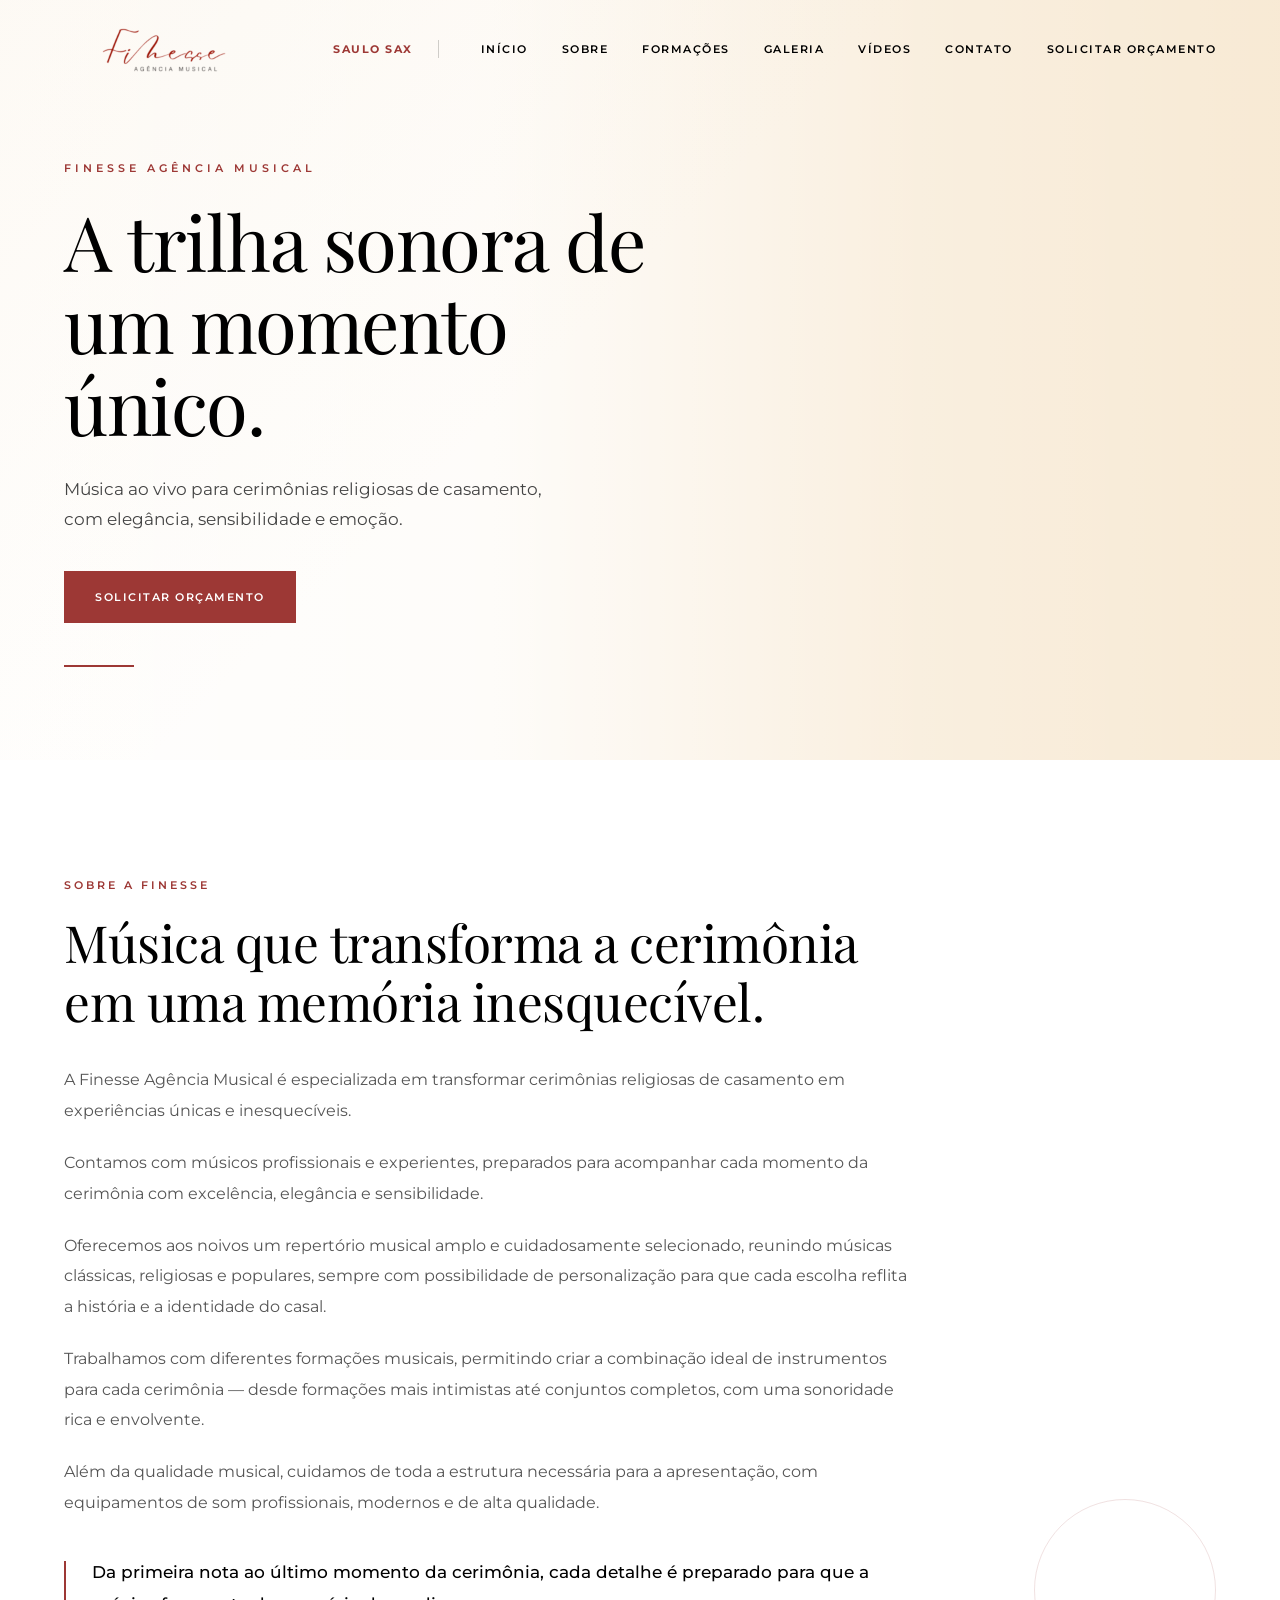
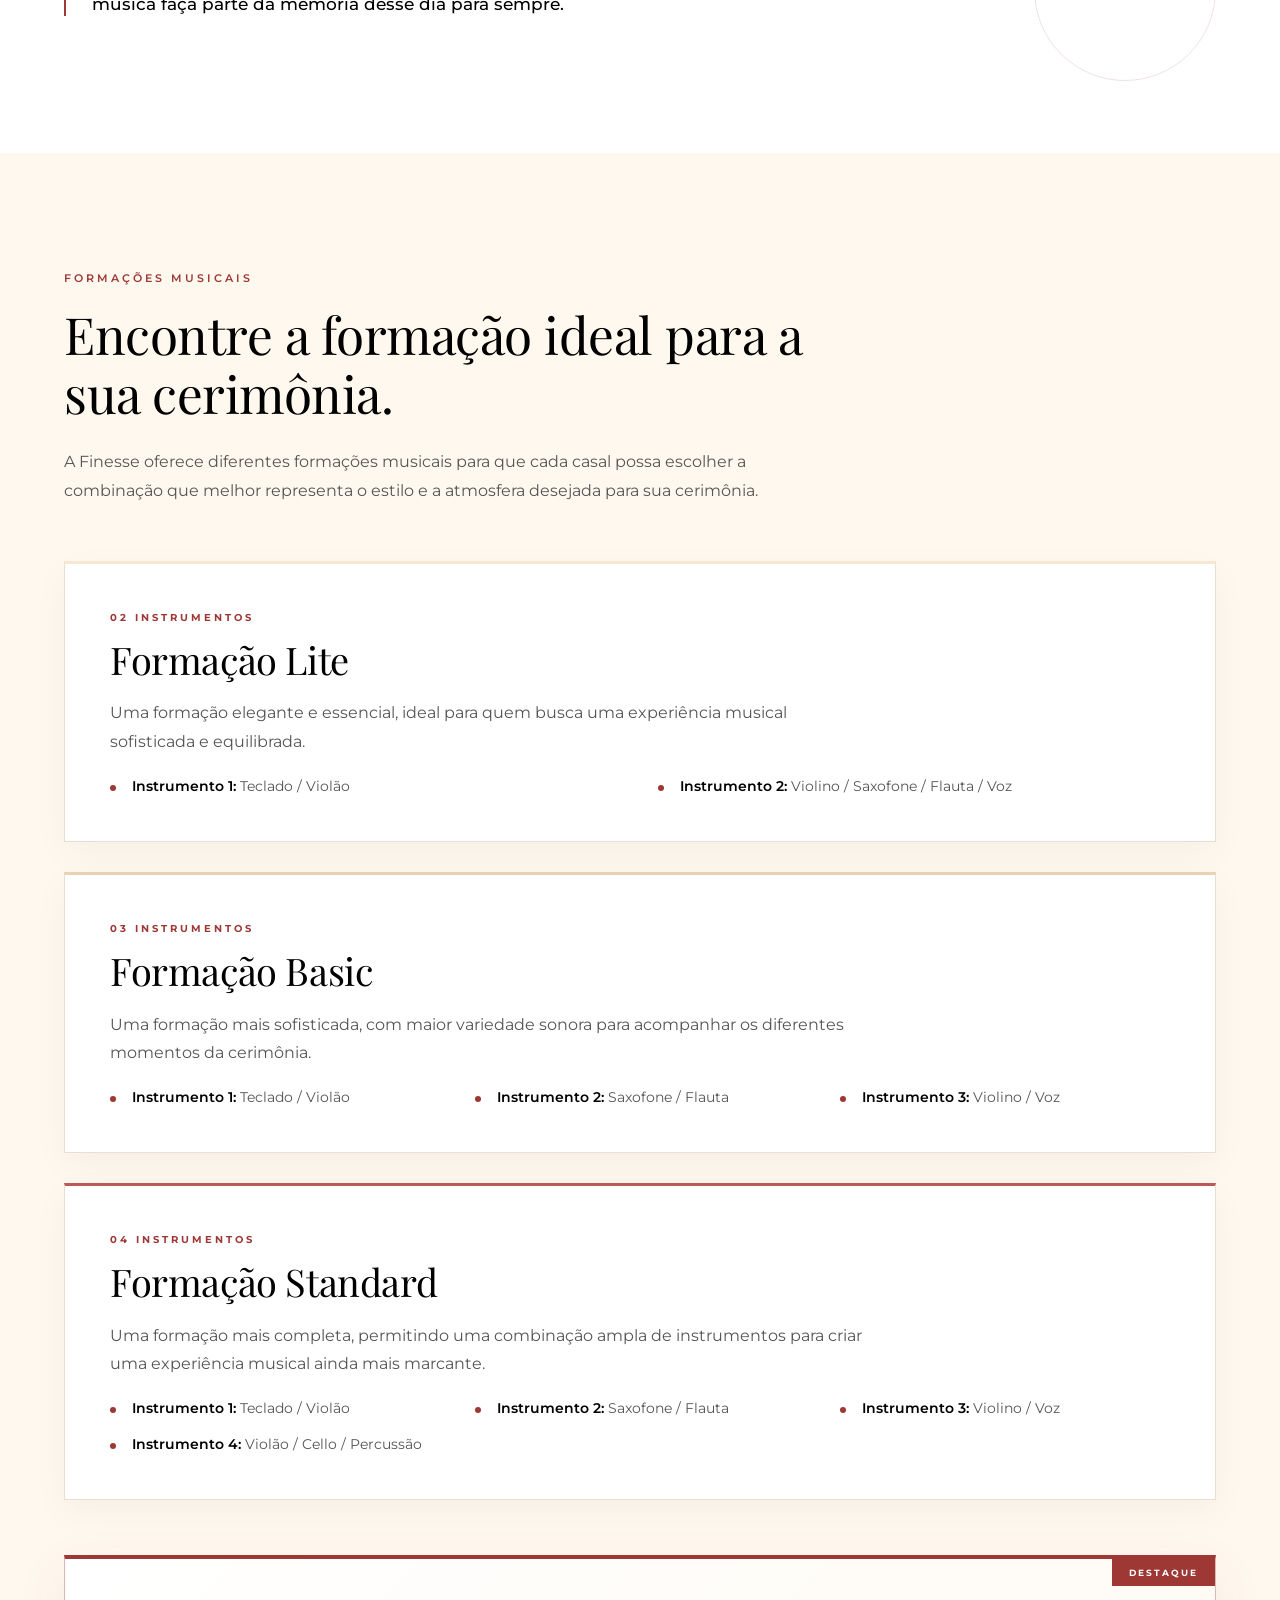
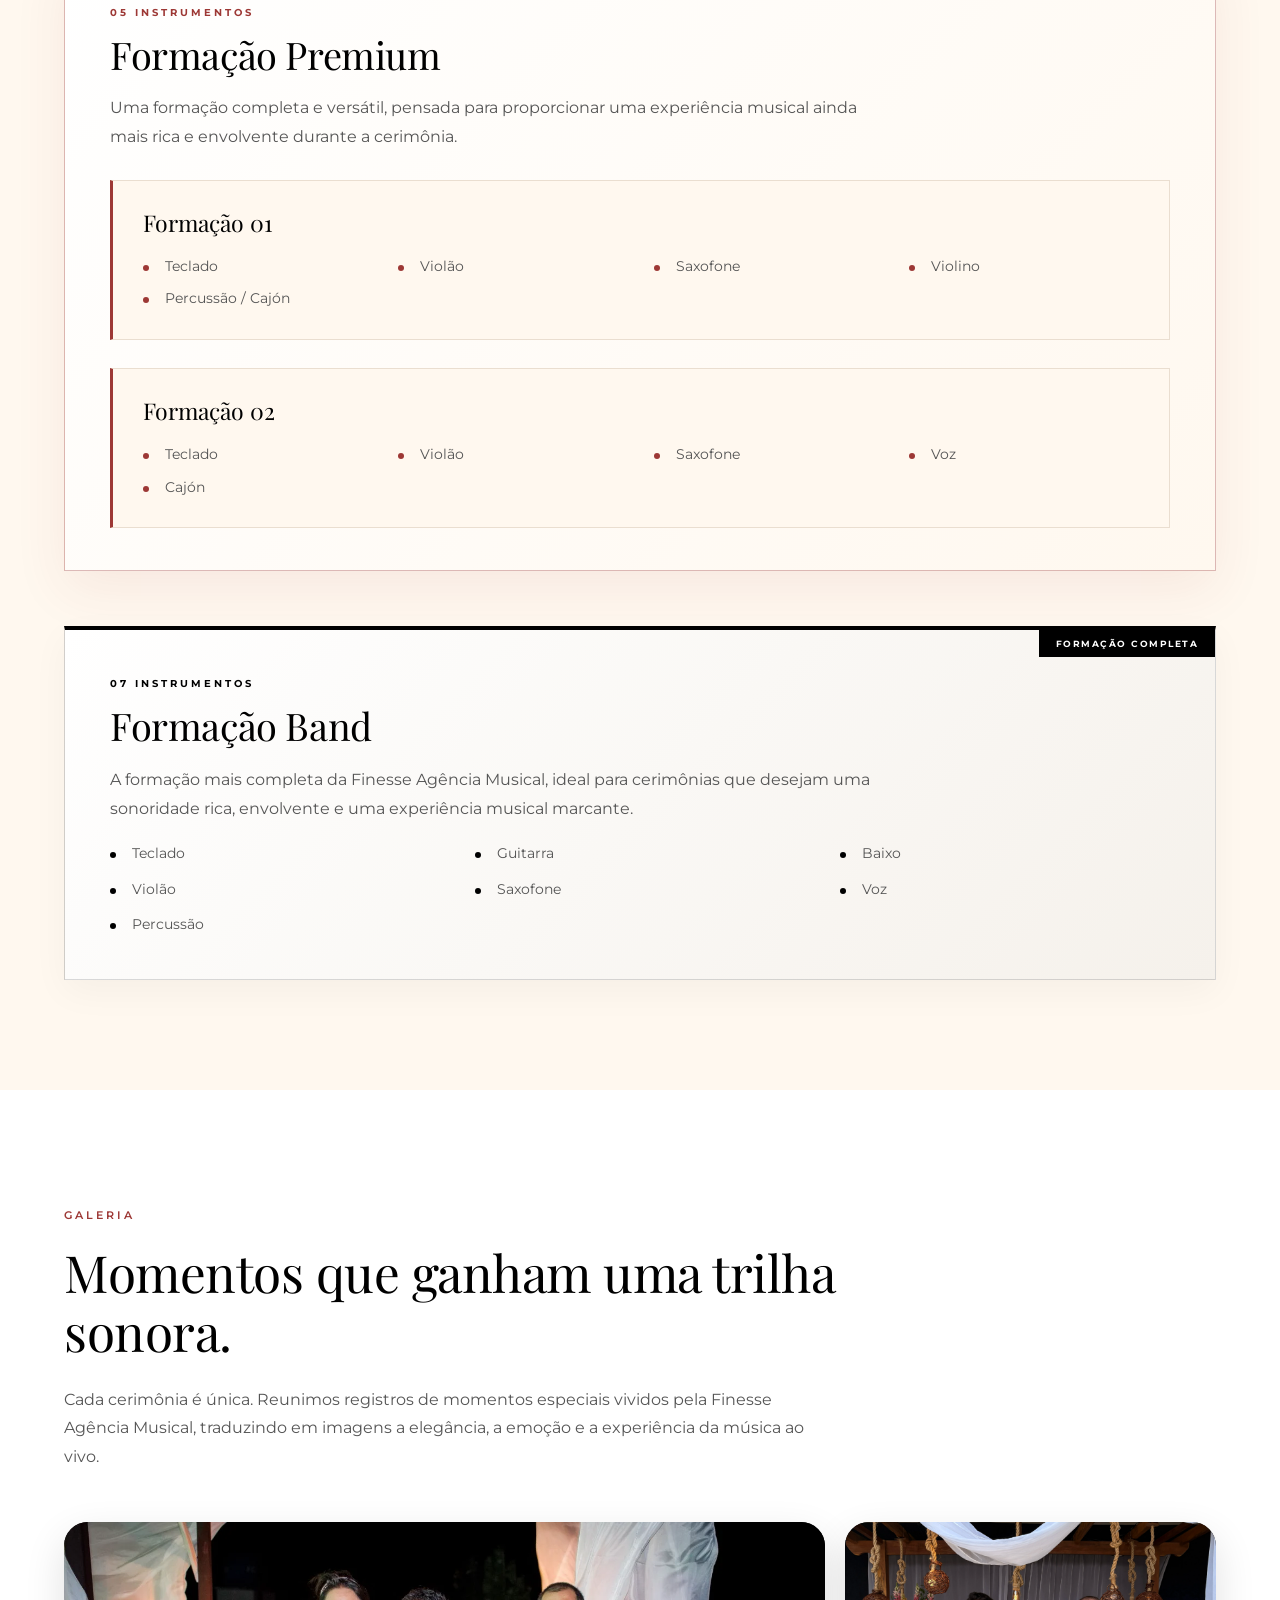
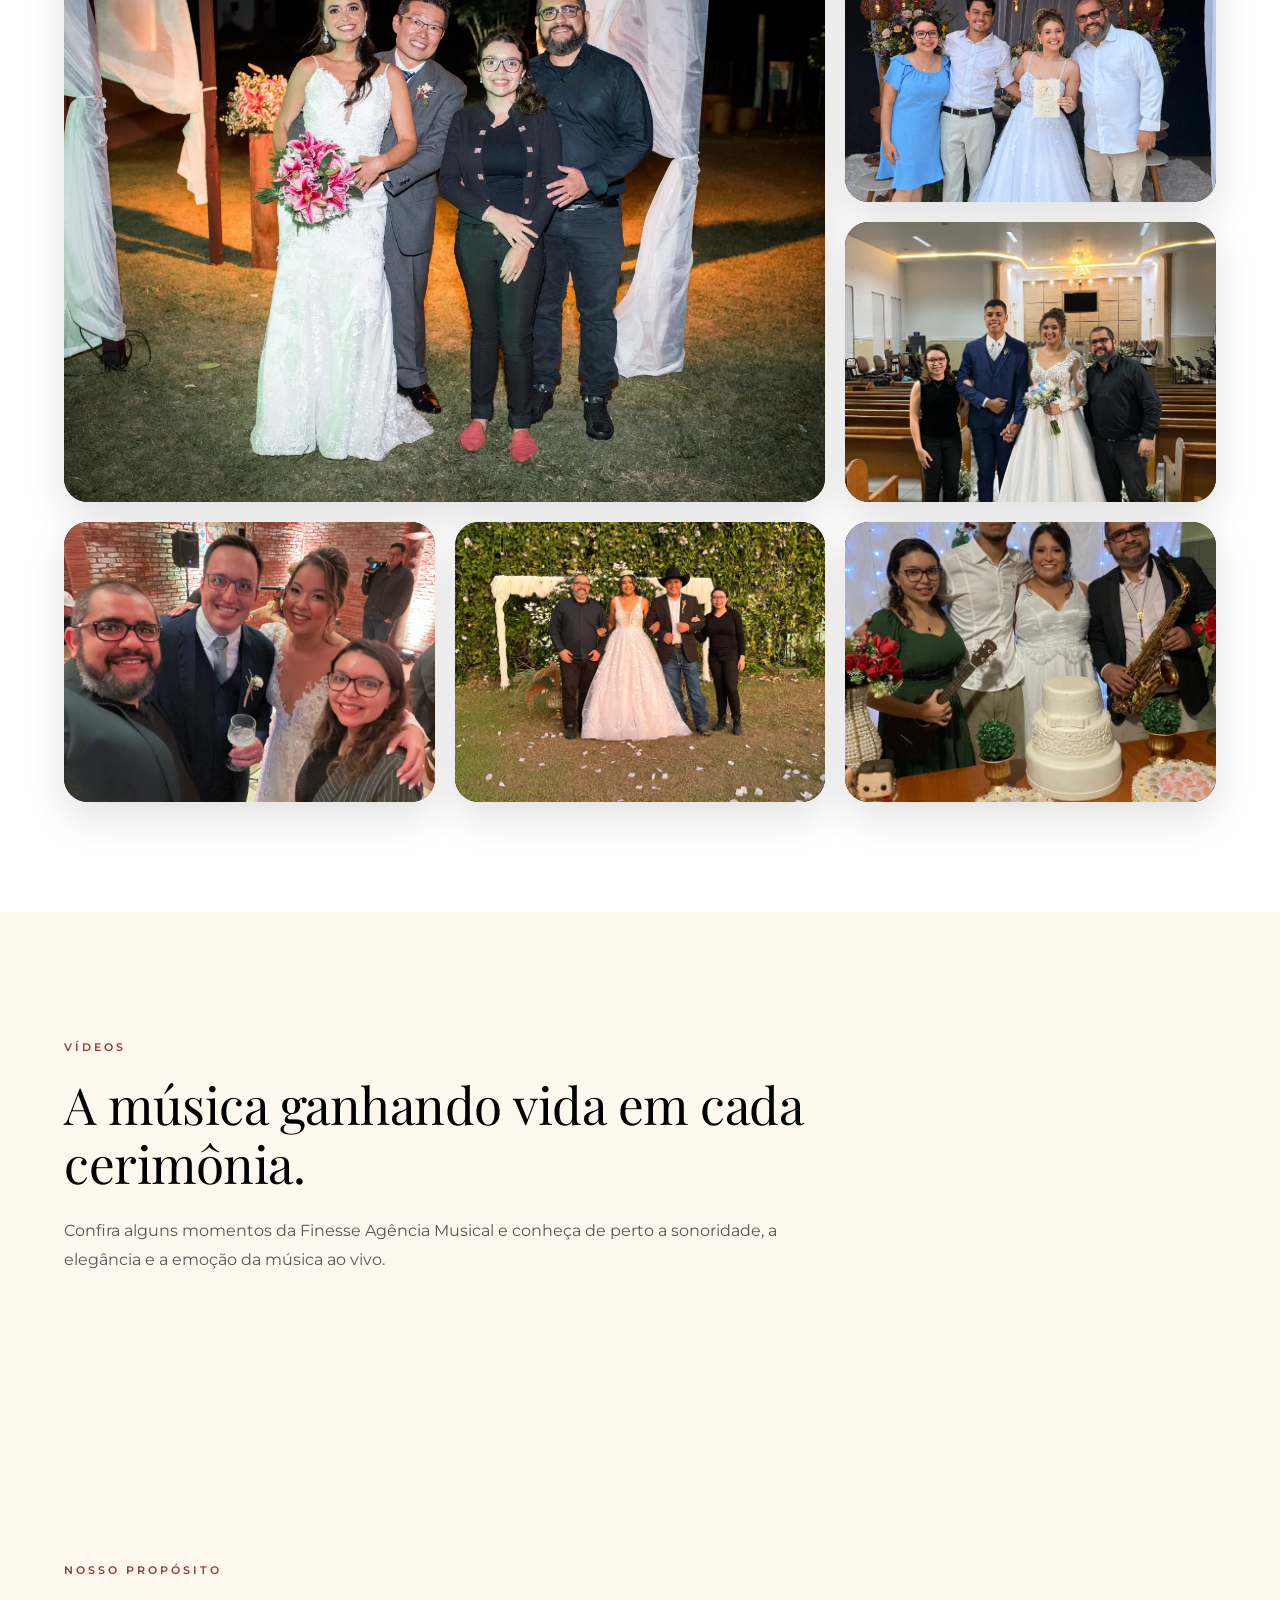
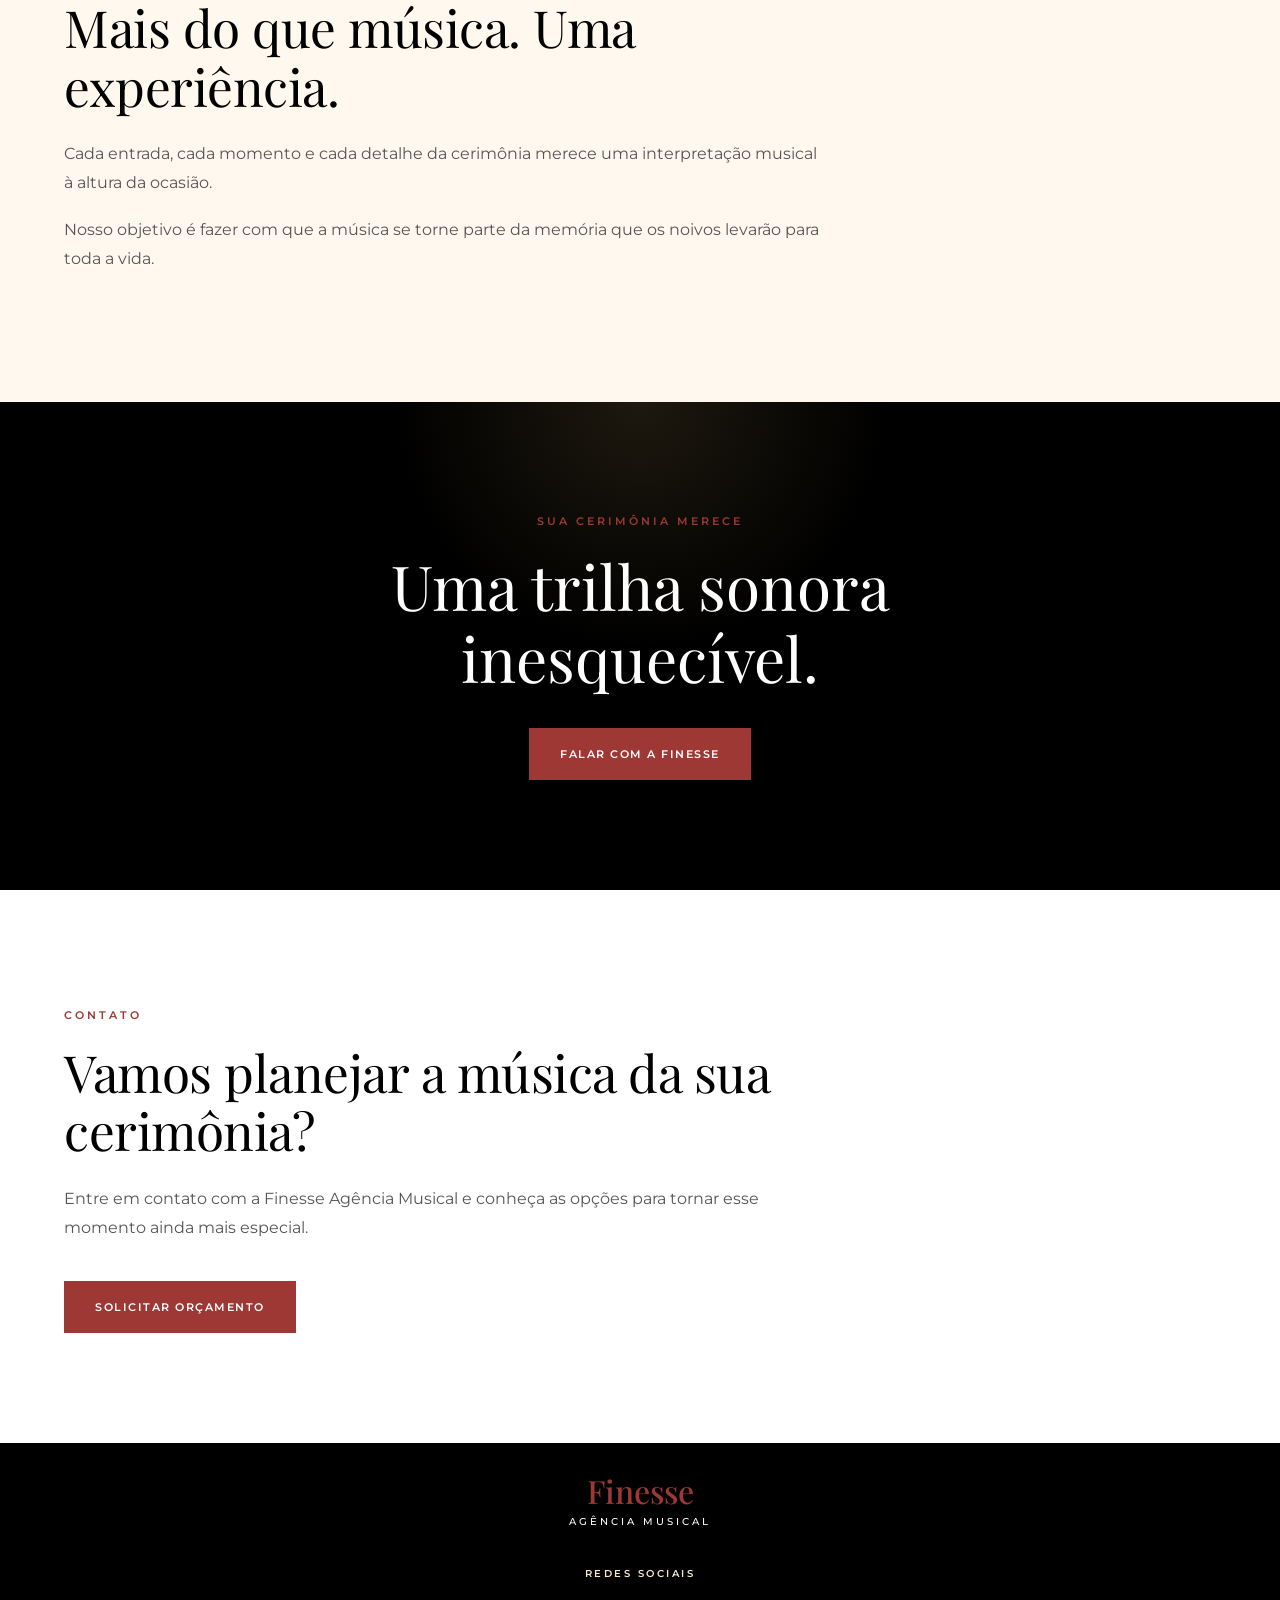
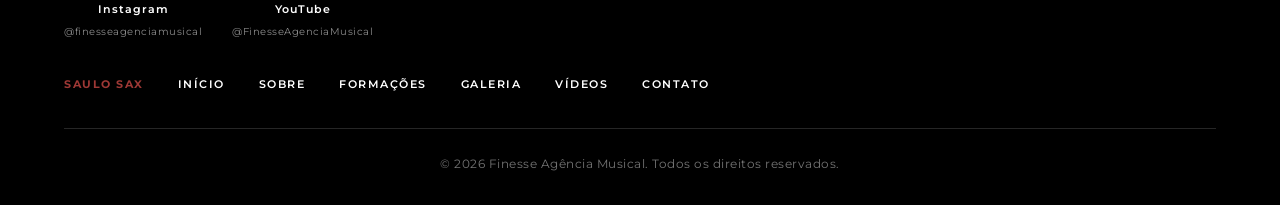
==== finesse/index.html @ 1978df0e "Adiciona Finesse e atualiza site Saulo Sax" ====
<!DOCTYPE html>

<html lang="pt-BR">

<head>

<meta charset="UTF-8">

<meta name="viewport"
      content="width=device-width, initial-scale=1.0">

<title>
    Finesse Agência Musical | Cerimônias de Casamento
</title>

<meta name="description"
      content="Finesse Agência Musical — música ao vivo para cerimônias religiosas de casamento, com elegância, sensibilidade e emoção.">

<meta name="author"
      content="Finesse Agência Musical">


<!-- =====================================================
     FONTES
====================================================== -->

<link rel="preconnect"
      href="https://fonts.googleapis.com">

<link rel="preconnect"
      href="https://fonts.gstatic.com"
      crossorigin>

<link href="https://fonts.googleapis.com/css2?family=Montserrat:wght@400;500;600;700&family=Playfair+Display:wght@400;500;600&display=swap"
      rel="stylesheet">


<!-- =====================================================
     CSS
====================================================== -->

<link rel="stylesheet"
      href="assets/css/main.css">

<link rel="stylesheet"
      href="assets/css/videos.css">

</head>


<body id="inicio">


<!-- =====================================================
     HEADER
====================================================== -->

<header class="header">

    <div class="container">


        <!-- LOGO -->

        <a href="#inicio"
           class="logo"
           aria-label="Finesse Agência Musical">

            <img src="assets/images/logo-finesse-1200x300.png"
                 alt="Finesse Agência Musical">

        </a>


        
<!-- =====================================================
     MENU
====================================================== -->

<nav class="menu"
     aria-label="Navegação principal">


    <!-- SAULO SAX -->

    <a href="../index.html"
       class="menu-main-site">

        Saulo Sax

    </a>


    <!-- INÍCIO -->

    <a href="#inicio">

        Início

    </a>


    <!-- SOBRE -->

    <a href="#sobre">

        Sobre

    </a>


    <!-- FORMAÇÕES -->

    <a href="#formacoes">

        Formações

    </a>


    <!-- GALERIA -->

    <a href="#galeria">

        Galeria

    </a>


    <!-- VÍDEOS -->

    <a href="#videos">

        Vídeos

    </a>


    <!-- CONTATO -->

    <a href="#contato">

        Contato

    </a>


    <!-- CTA -->

    <a href="https://forms.gle/Lyt1hdiVBk2yMUpUA"
   target="_blank"
   rel="noopener noreferrer"
   class="menu-cta">

    Solicitar orçamento

</a>


</nav>


</header>



<!-- =====================================================
     CONTEÚDO PRINCIPAL
====================================================== -->

<main>


<!-- =====================================================
     HERO
====================================================== -->

<section class="hero">


    <div class="hero-content">


        <span class="eyebrow">

            FINESSE AGÊNCIA MUSICAL

        </span>


        <h1>

            A trilha sonora
            de um momento único.

        </h1>


        <p>

            Música ao vivo para cerimônias
            religiosas de casamento,
            com elegância, sensibilidade
            e emoção.

        </p>


        <a href="https://forms.gle/Lyt1hdiVBk2yMUpUA"
   target="_blank"
   rel="noopener noreferrer"
   class="btn">

    Solicitar orçamento

</a>


    </div>


</section>



<!-- =====================================================
     SOBRE
====================================================== -->

<section id="sobre"
         class="section">


    <div class="container">


        <span class="eyebrow">

            SOBRE A FINESSE

        </span>


        <h2>

            Música que transforma a cerimônia
            em uma memória inesquecível.

        </h2>


        <p>

            A Finesse Agência Musical é especializada
            em transformar cerimônias religiosas de
            casamento em experiências únicas e
            inesquecíveis.

        </p>


        <p>

            Contamos com músicos profissionais e
            experientes, preparados para acompanhar
            cada momento da cerimônia com excelência,
            elegância e sensibilidade.

        </p>


        <p>

            Oferecemos aos noivos um repertório musical
            amplo e cuidadosamente selecionado,
            reunindo músicas clássicas, religiosas e
            populares, sempre com possibilidade de
            personalização para que cada escolha reflita
            a história e a identidade do casal.

        </p>


        <p>

            Trabalhamos com diferentes formações
            musicais, permitindo criar a combinação
            ideal de instrumentos para cada cerimônia —
            desde formações mais intimistas até
            conjuntos completos, com uma sonoridade
            rica e envolvente.

        </p>


        <p>

            Além da qualidade musical, cuidamos de toda
            a estrutura necessária para a apresentação,
            com equipamentos de som profissionais,
            modernos e de alta qualidade.

        </p>


        <p>

            Da primeira nota ao último momento da
            cerimônia, cada detalhe é preparado para
            que a música faça parte da memória desse
            dia para sempre.

        </p>


    </div>


</section>



<!-- =====================================================
     FORMAÇÕES
====================================================== -->

<section id="formacoes"
         class="section section-light">


    <div class="container">


        <span class="eyebrow">

            FORMAÇÕES MUSICAIS

        </span>


        <h2>

            Encontre a formação ideal
            para a sua cerimônia.

        </h2>


        <p>

            A Finesse oferece diferentes formações
            musicais para que cada casal possa escolher
            a combinação que melhor representa o estilo
            e a atmosfera desejada para sua cerimônia.

        </p>



        <!-- =================================================
             LITE
        ================================================== -->

        <article class="formation">


            <span class="formation-number">

                02 INSTRUMENTOS

            </span>


            <h3>

                Formação Lite

            </h3>


            <p>

                Uma formação elegante e essencial,
                ideal para quem busca uma experiência
                musical sofisticada e equilibrada.

            </p>


            <ul>

                <li>

                    <strong>
                        Instrumento 1:
                    </strong>

                    Teclado / Violão

                </li>


                <li>

                    <strong>
                        Instrumento 2:
                    </strong>

                    Violino / Saxofone /
                    Flauta / Voz

                </li>

            </ul>


        </article>



        <!-- =================================================
             BASIC
        ================================================== -->

        <article class="formation">


            <span class="formation-number">

                03 INSTRUMENTOS

            </span>


            <h3>

                Formação Basic

            </h3>


            <p>

                Uma formação mais sofisticada,
                com maior variedade sonora para
                acompanhar os diferentes momentos
                da cerimônia.

            </p>


            <ul>

                <li>

                    <strong>
                        Instrumento 1:
                    </strong>

                    Teclado / Violão

                </li>


                <li>

                    <strong>
                        Instrumento 2:
                    </strong>

                    Saxofone / Flauta

                </li>


                <li>

                    <strong>
                        Instrumento 3:
                    </strong>

                    Violino / Voz

                </li>

            </ul>


        </article>



        <!-- =================================================
             STANDARD
        ================================================== -->

        <article class="formation">


            <span class="formation-number">

                04 INSTRUMENTOS

            </span>


            <h3>

                Formação Standard

            </h3>


            <p>

                Uma formação mais completa, permitindo
                uma combinação ampla de instrumentos
                para criar uma experiência musical
                ainda mais marcante.

            </p>


            <ul>

                <li>

                    <strong>
                        Instrumento 1:
                    </strong>

                    Teclado / Violão

                </li>


                <li>

                    <strong>
                        Instrumento 2:
                    </strong>

                    Saxofone / Flauta

                </li>


                <li>

                    <strong>
                        Instrumento 3:
                    </strong>

                    Violino / Voz

                </li>


                <li>

                    <strong>
                        Instrumento 4:
                    </strong>

                    Violão / Cello /
                    Percussão

                </li>

            </ul>


        </article>



        <!-- =================================================
             PREMIUM
        ================================================== -->

        <article class="formation formation-premium">


            <span class="formation-number">

                05 INSTRUMENTOS

            </span>


            <h3>

                Formação Premium

            </h3>


            <p>

                Uma formação completa e versátil,
                pensada para proporcionar uma
                experiência musical ainda mais rica
                e envolvente durante a cerimônia.

            </p>


            <div class="premium-formation">


                <h4>

                    Formação 01

                </h4>


                <ul>

                    <li>
                        Teclado
                    </li>

                    <li>
                        Violão
                    </li>

                    <li>
                        Saxofone
                    </li>

                    <li>
                        Violino
                    </li>

                    <li>
                        Percussão / Cajón
                    </li>

                </ul>


            </div>


            <div class="premium-formation">


                <h4>

                    Formação 02

                </h4>


                <ul>

                    <li>
                        Teclado
                    </li>

                    <li>
                        Violão
                    </li>

                    <li>
                        Saxofone
                    </li>

                    <li>
                        Voz
                    </li>

                    <li>
                        Cajón
                    </li>

                </ul>


            </div>


        </article>



        <!-- =================================================
             BAND
        ================================================== -->

        <article class="formation formation-band">


            <span class="formation-number">

                07 INSTRUMENTOS

            </span>


            <h3>

                Formação Band

            </h3>


            <p>

                A formação mais completa da Finesse
                Agência Musical, ideal para cerimônias
                que desejam uma sonoridade rica,
                envolvente e uma experiência musical
                marcante.

            </p>


            <ul>

                <li>
                    Teclado
                </li>

                <li>
                    Guitarra
                </li>

                <li>
                    Baixo
                </li>

                <li>
                    Violão
                </li>

                <li>
                    Saxofone
                </li>

                <li>
                    Voz
                </li>

                <li>
                    Percussão
                </li>

            </ul>


        </article>


    </div>


</section>




<!-- =====================================================
     GALERIA
====================================================== -->

<section id="galeria"
         class="section">


    <div class="container">


        <span class="eyebrow">
            GALERIA
        </span>


        <h2>
            Momentos que ganham
            uma trilha sonora.
        </h2>


        <p>
            Cada cerimônia é única. Reunimos
            registros de momentos especiais
            vividos pela Finesse Agência Musical,
            traduzindo em imagens a elegância,
            a emoção e a experiência da música
            ao vivo.
        </p>


        <!-- =================================================
             GALERIA DE FOTOS
        ================================================== -->

        <div class="gallery">


            <!-- FOTO 01 — DESTAQUE -->

            <figure class="gallery-item gallery-item-large"
                    data-gallery
                    data-index="0">

                <img src="assets/images/galeria/foto1.webp"
                     alt="Casal durante cerimônia de casamento"
                     loading="lazy">

                <figcaption class="gallery-caption">

                    <h3>
                        Paula & Marcos
                    </h3>

                    <p>
                        Casamento realizado em 07/01/2023.
                    </p>

                </figcaption>

            </figure>


            <!-- FOTO 02 -->

            <figure class="gallery-item"
                    data-gallery
                    data-index="1">

                <img src="assets/images/galeria/foto2.webp"
                     alt="Casal durante cerimônia de casamento"
                     loading="lazy">

                <figcaption class="gallery-caption">

                    <h3>
                        Dany & Victor
                    </h3>

                    <p>
                        Casamento realizado em 06/12/2025.
                    </p>

                </figcaption>

            </figure>


            <!-- FOTO 03 -->

            <figure class="gallery-item"
                    data-gallery
                    data-index="2">

                <img src="assets/images/galeria/foto3.webp"
                     alt="Casal durante cerimônia de casamento"
                     loading="lazy">

                <figcaption class="gallery-caption">

                    <h3>
                        Vitoria & Lucas
                    </h3>

                    <p>
                        Casamento realizado em 12/11/2022.
                    </p>

                </figcaption>

            </figure>


            <!-- FOTO 04 -->

            <figure class="gallery-item"
                    data-gallery
                    data-index="3">

                <img src="assets/images/galeria/foto4.webp"
                     alt="Casal durante cerimônia de casamento"
                     loading="lazy">

                <figcaption class="gallery-caption">

                    <h3>
                        Jéssica & Bruno
                    </h3>

                    <p>
                        Casamento realizado em 16/06/2023.
                    </p>

                </figcaption>

            </figure>


            <!-- FOTO 05 -->

            <figure class="gallery-item"
                    data-gallery
                    data-index="4">

                <img src="assets/images/galeria/foto5.webp"
                     alt="Casal durante cerimônia de casamento"
                     loading="lazy">

                <figcaption class="gallery-caption">

                    <h3>
                        Jessyca & Jean
                    </h3>

                    <p>
                        Casamento realizado em 16/08/2025.
                    </p>

                </figcaption>

            </figure>


            <!-- FOTO 06 -->

            <figure class="gallery-item"
                    data-gallery
                    data-index="5">

                <img src="assets/images/galeria/foto6.webp"
                     alt="Casal durante cerimônia de casamento"
                     loading="lazy">

                <figcaption class="gallery-caption">

                    <h3>
                        Emilly & Guilherme
                    </h3>

                    <p>
                        Casamento realizado em 14/05/2022.
                    </p>

                </figcaption>

            </figure>


        </div>


    </div>


</section>


<!-- =====================================================
     LIGHTBOX
====================================================== -->

<div class="lightbox"
     id="lightbox"
     aria-hidden="true">


    <button class="lightbox-close"
            type="button"
            aria-label="Fechar galeria">

        &times;

    </button>


    <button class="lightbox-prev"
            type="button"
            aria-label="Imagem anterior">

        &#10094;

    </button>


    <div class="lightbox-content">


        <img class="lightbox-image"
             src=""
             alt="">


        <div class="lightbox-caption">

            <h3></h3>

            <p></p>

        </div>


    </div>


    <button class="lightbox-next"
            type="button"
            aria-label="Próxima imagem">

        &#10095;

    </button>


</div>




</section>


<!-- =====================================================
     VÍDEOS
====================================================== -->

<section id="videos"
         class="section section-light">


    <div class="container">


        <span class="eyebrow">

            VÍDEOS

        </span>


        <h2>

            A música ganhando
            vida em cada cerimônia.

        </h2>


        <p>

            Confira alguns momentos da Finesse
            Agência Musical e conheça de perto
            a sonoridade, a elegância e a emoção
            da música ao vivo.

        </p>


        <!-- =================================================
             VÍDEOS
        ================================================== -->

        <div class="videos-grid">


          <!-- VÍDEO 01 -->

<article class="video-card">

    <div class="instagram-video">

        <blockquote
            class="instagram-media"
            data-instgrm-permalink="https://www.instagram.com/reel/DSAzx49kZ2_/"
            data-instgrm-version="14">
        </blockquote>

    </div>

</article>


<!-- VÍDEO 02 -->

<article class="video-card">

    <div class="instagram-video">

        <blockquote
            class="instagram-media"
            data-instgrm-permalink="https://www.instagram.com/reel/DaLgmnuqDM2/"
            data-instgrm-version="14">
        </blockquote>

    </div>

</article>


<!-- VÍDEO 03 -->

<article class="video-card">

    <div class="instagram-video">

        <blockquote
            class="instagram-media"
            data-instgrm-permalink="https://www.instagram.com/reel/DSFbuvOAHQN/"
            data-instgrm-version="14">
        </blockquote>

    </div>

</article>


</section>

<!-- =====================================================
     PROPÓSITO
====================================================== -->

<section class="section section-light">


    <div class="container">


        <span class="eyebrow">

            NOSSO PROPÓSITO

        </span>


        <h2>

            Mais do que música.
            Uma experiência.

        </h2>


        <p>

            Cada entrada, cada momento e cada
            detalhe da cerimônia merece uma
            interpretação musical à altura
            da ocasião.

        </p>


        <p>

            Nosso objetivo é fazer com que a música
            se torne parte da memória que os noivos
            levarão para toda a vida.

        </p>


    </div>


</section>

<!-- =====================================================
     CTA
====================================================== -->

<section class="cta">


    <div class="container">


        <span class="eyebrow">

            SUA CERIMÔNIA MERECE

        </span>


        <h2>

            Uma trilha sonora
            inesquecível.

        </h2>


        <a href="https://forms.gle/Lyt1hdiVBk2yMUpUA"
   target="_blank"
   rel="noopener noreferrer"
   class="btn">

    Falar com a Finesse

</a>


    </div>


</section>



<!-- =====================================================
     CONTATO
====================================================== -->

<section id="contato"
         class="section">


    <div class="container">


        <span class="eyebrow">

            CONTATO

        </span>


        <h2>

            Vamos planejar
            a música da sua cerimônia?

        </h2>


        <p>

            Entre em contato com a Finesse
            Agência Musical e conheça as opções
            para tornar esse momento ainda
            mais especial.

        </p>


        <a href="https://forms.gle/Lyt1hdiVBk2yMUpUA"
   target="_blank"
   rel="noopener noreferrer"
   class="btn">

    Solicitar orçamento

</a>


    </div>


</section>


</main>



<!-- =====================================================
     FOOTER
====================================================== -->

<footer class="footer">


    <div class="container">


        <!-- MARCA -->

        <div class="footer-brand">


            <span class="footer-brand-name">

                Finesse

            </span>


            <span class="footer-brand-subtitle">

                Agência Musical

            </span>


        </div>



        <!-- REDES SOCIAIS -->

        <div class="footer-social">


            <span class="footer-social-title">

                REDES SOCIAIS

            </span>


            <div class="footer-social-links">


                <a href="https://www.instagram.com/finesseagenciamusical/"
                   target="_blank"
                   rel="noopener noreferrer"
                   aria-label="Instagram Finesse Agência Musical">

                    Instagram

                    <span>
                        @finesseagenciamusical
                    </span>

                </a>


                <a href="https://youtube.com/@finesseagenciamusical"
                   target="_blank"
                   rel="noopener noreferrer"
                   aria-label="YouTube Finesse Agência Musical">

                    YouTube

                    <span>
                        @FinesseAgenciaMusical
                    </span>

                </a>


            </div>


        </div>



        <!-- NAVEGAÇÃO -->

        
        <nav class="footer-nav"
            aria-label="Navegação do rodapé">


            <a href="../index.html">
                Saulo Sax
            </a>


            <a href="#inicio">
                Início
            </a>


            <a href="#sobre">
                Sobre
            </a>


            <a href="#formacoes">
                Formações
            </a>


            <a href="#galeria">
                Galeria
            </a>


            <a href="#videos">
                Vídeos
            </a>


            <a href="#contato">
                Contato
            </a>


        </nav>



        <!-- LINHA -->

        <div class="footer-line"></div>



        <!-- COPYRIGHT -->

        <p class="footer-copy">

            © 2026 Finesse Agência Musical.
            Todos os direitos reservados.

        </p>


    </div>


</footer>



<!-- =====================================================
     JAVASCRIPT
====================================================== -->

<script src="assets/js/header.js"></script>
<script src="assets/js/lightbox.js"></script>

<script async
        src="https://www.instagram.com/embed.js">
</script>

</body>

</html>
---- finesse/assets/css/main.css ----
/* =========================================================
FINESSE AGÊNCIA MUSICAL
MAIN CSS
========================================================= */


/* =========================================================
MÓDULOS
========================================================= */

@import url("header.css");

@import url("hero.css");

@import url("sobre.css");

@import url("formacoes.css");

@import url("galeria.css");

@import url("contato.css");

@import url("footer.css");

@import url("responsive.css");



/* ===========================
RESET
=========================== */

* {
  margin: 0;
  padding: 0;
  box-sizing: border-box;
  }

html {


scroll-behavior: smooth;


}

body {


font-family:
    "Montserrat",
    Arial,
    sans-serif;

color: var(--black);

background: var(--white);

line-height: 1.7;


}

img {


max-width: 100%;

height: auto;

display: block;


}

a {


color: inherit;

text-decoration: none;


}

button,
input,
textarea,
select {


font: inherit;


}

/* ===========================
VARIÁVEIS DA MARCA
=========================== */

:root {


/* Identidade Finesse */

--wine: #9d3835;

--wine-dark: #7f2d2a;

--wine-light: #b95a56;


--cream: #f7e8d1;

--cream-dark: #e8d2b3;

--cream-light: #fff8ef;


/* Neutros */

--black: #000000;

--dark: #151515;

--dark-soft: #292929;

--white: #ffffff;


/* Textos */

--text: #555555;

--text-light: #777777;


/* Estrutura */

--border: #eaded0;

--container: 1180px;


/* Efeitos */

--shadow:
    0 18px 45px
    rgba(0, 0, 0, .08);


--transition:
    all .3s ease;


}

/* ===========================
CONTAINER
=========================== */

.container {


width:
    min(
        var(--container),
        90%
    );

margin: 0 auto;


}

/* ===========================
EYEBROW
=========================== */

.eyebrow {


display: inline-block;

margin-bottom: 18px;

color: var(--wine);

font-size: 11px;

font-weight: 600;

letter-spacing: 3px;

text-transform: uppercase;


}

/* ===========================
SEÇÕES
=========================== */

.section {


padding: 110px 0;


}

.section-light {


background: var(--cream-light);


}

/* ===========================
TÍTULOS
=========================== */

.section h2 {


max-width: 780px;

margin-bottom: 25px;

font-family:
    "Playfair Display",
    Georgia,
    "Times New Roman",
    serif;

font-size:
    clamp(
        36px,
        4vw,
        56px
    );

font-weight: 400;

line-height: 1.15;

color: var(--black);

letter-spacing: -.5px;


}

.section p {


max-width: 760px;

margin-bottom: 18px;

color: var(--text);

font-size: 16px;

line-height: 1.8;


}

/* ===========================
BOTÕES
=========================== */

.btn {


display: inline-flex;

align-items: center;

justify-content: center;

min-height: 52px;

padding: 0 30px;

border: 1px solid var(--wine);

background: var(--wine);

color: var(--white);

font-size: 11px;

font-weight: 600;

letter-spacing: 1.5px;

text-transform: uppercase;

transition: var(--transition);


}

.btn:hover {


background: var(--wine-dark);

border-color: var(--wine-dark);

transform: translateY(-2px);

box-shadow:
    0 10px 25px
    rgba(0, 0, 0, .18);


}

/* ===========================
FOOTER
=========================== */

.footer {


padding: 32px 0;

background: var(--black);

color:
    rgba(
        255,
        255,
        255,
        .65
    );

text-align: center;


}

.footer p {


margin: 0;

font-size: 12px;

letter-spacing: .5px;


}
---- finesse/assets/css/videos.css ----
/* =========================================================
   FINESSE AGÊNCIA MUSICAL
   VÍDEOS
========================================================= */


/* =========================================================
   SEÇÃO
========================================================= */

#videos {

    padding: 120px 0;

}


/* =========================================================
   GRID
========================================================= */

.videos-grid {

    display: grid;

    grid-template-columns:
        repeat(3, 1fr);

    gap: 22px;

    margin-top: 50px;

    align-items: stretch;

}


/* =========================================================
   CARD
========================================================= */

.video-card {

    position: relative;

    overflow: hidden;

    border-radius: 24px;

    background: #000;

    box-shadow:
        0 15px 40px rgba(0, 0, 0, .12);

    transition:
        transform .4s ease,
        box-shadow .4s ease;

    isolation: isolate;

}


/* =========================================================
   EFEITO DO CARD
========================================================= */

.video-card:hover {

    transform:
        translateY(-5px);

    box-shadow:
        0 20px 50px rgba(0, 0, 0, .18);

}


/* =========================================================
   VÍDEO YOUTUBE
========================================================= */

.video-wrapper {

    position: relative;

    width: 100%;

    aspect-ratio: 16 / 9;

    overflow: hidden;

    background: #000;

}


/* =========================================================
   IFRAME YOUTUBE
========================================================= */

.video-wrapper iframe {

    position: absolute;

    inset: 0;

    width: 100%;

    height: 100%;

    border: 0;

    display: block;

}


/* =========================================================
   INSTAGRAM REELS
========================================================= */

.instagram-video {

    position: relative;

    width: 100%;

    overflow: hidden;

    background: #000;

    display: flex;

    justify-content: center;

}


/* =========================================================
   INSTAGRAM EMBED
========================================================= */

.instagram-video .instagram-media {

    margin: 0 !important;

    width: 100% !important;

    max-width: 100% !important;

    min-width: 0 !important;

}


/* =========================================================
   INSTAGRAM IFRAME
========================================================= */

.instagram-video iframe {

    display: block;

    width: 100% !important;

    max-width: 100% !important;

    border: 0 !important;

}


/* =========================================================
   BORDA SUTIL
========================================================= */

.video-card::before {

    content: "";

    position: absolute;

    inset: 0;

    z-index: 2;

    border:
        1px solid transparent;

    border-radius: 24px;

    pointer-events: none;

    transition:
        border-color .4s ease;

}


.video-card:hover::before {

    border-color:
        var(--gold);

}


/* =========================================================
   TABLET
========================================================= */

@media (max-width: 992px) {

    #videos {

        padding: 100px 0;

    }


    .videos-grid {

        grid-template-columns:
            repeat(2, 1fr);

        gap: 20px;

        margin-top: 45px;

    }

}


/* =========================================================
   MOBILE
========================================================= */

@media (max-width: 768px) {

    #videos {

        padding: 80px 0;

    }


    .videos-grid {

        grid-template-columns:
            1fr;

        gap: 18px;

        margin-top: 40px;

    }


    .video-card {

        border-radius: 18px;

    }


    .video-card::before {

        border-radius: 18px;

    }

}


/* =========================================================
   MOBILE PEQUENO
========================================================= */

@media (max-width: 480px) {

    .videos-grid {

        gap: 16px;

        margin-top: 35px;

    }


    .video-card {

        border-radius: 14px;

    }


    .video-card::before {

        border-radius: 14px;

    }

}
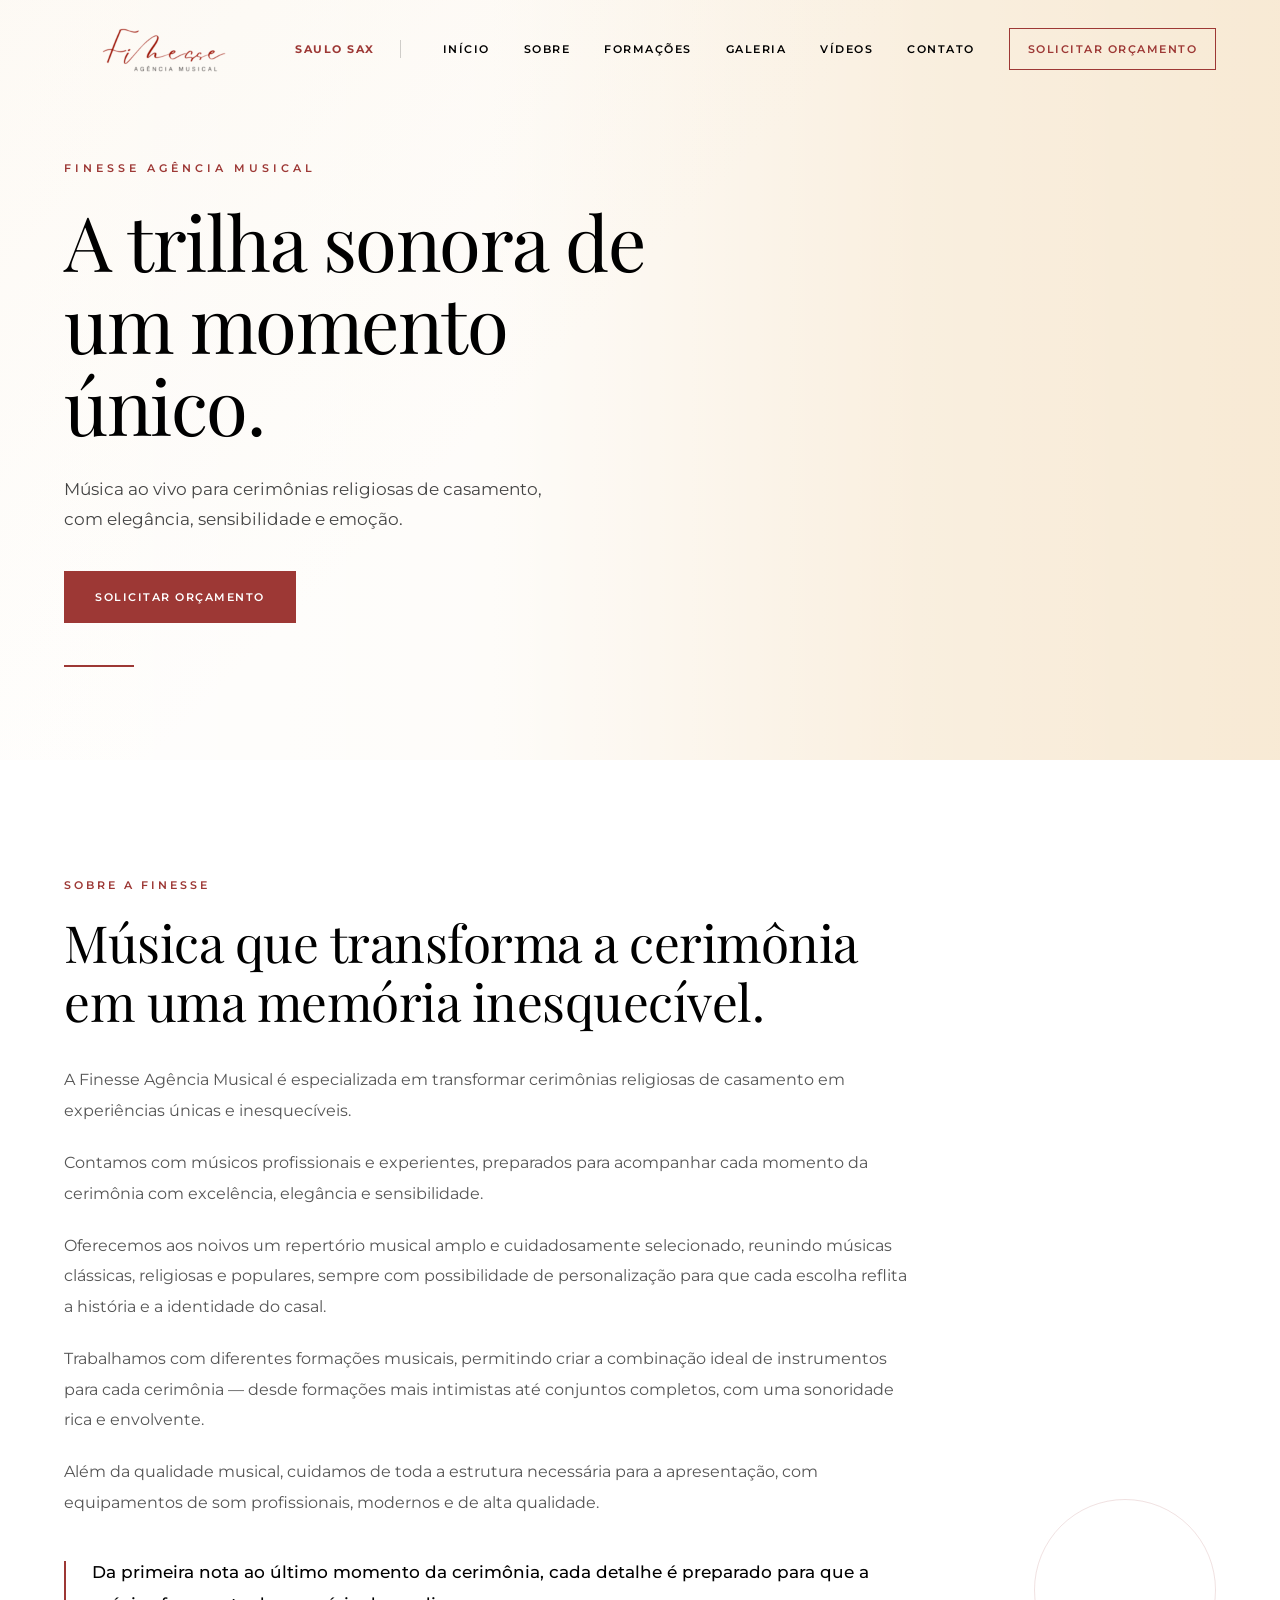
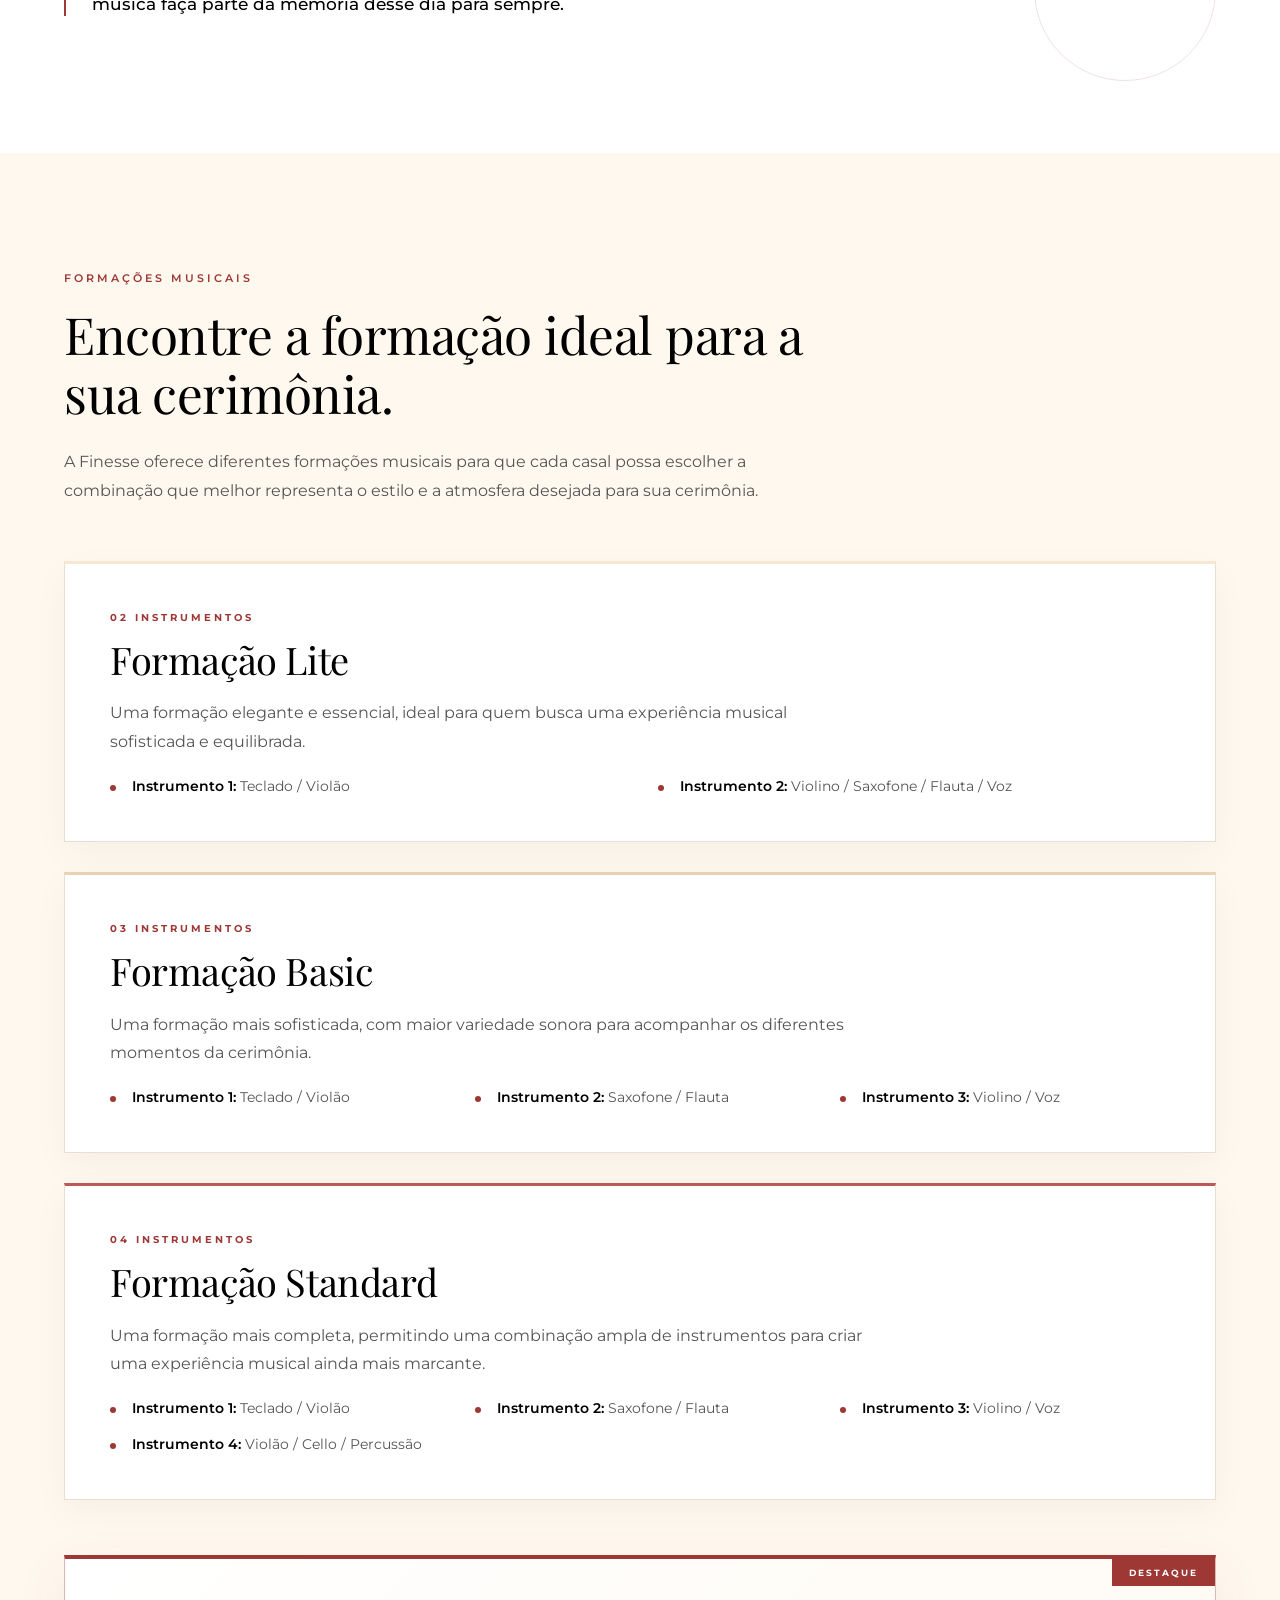
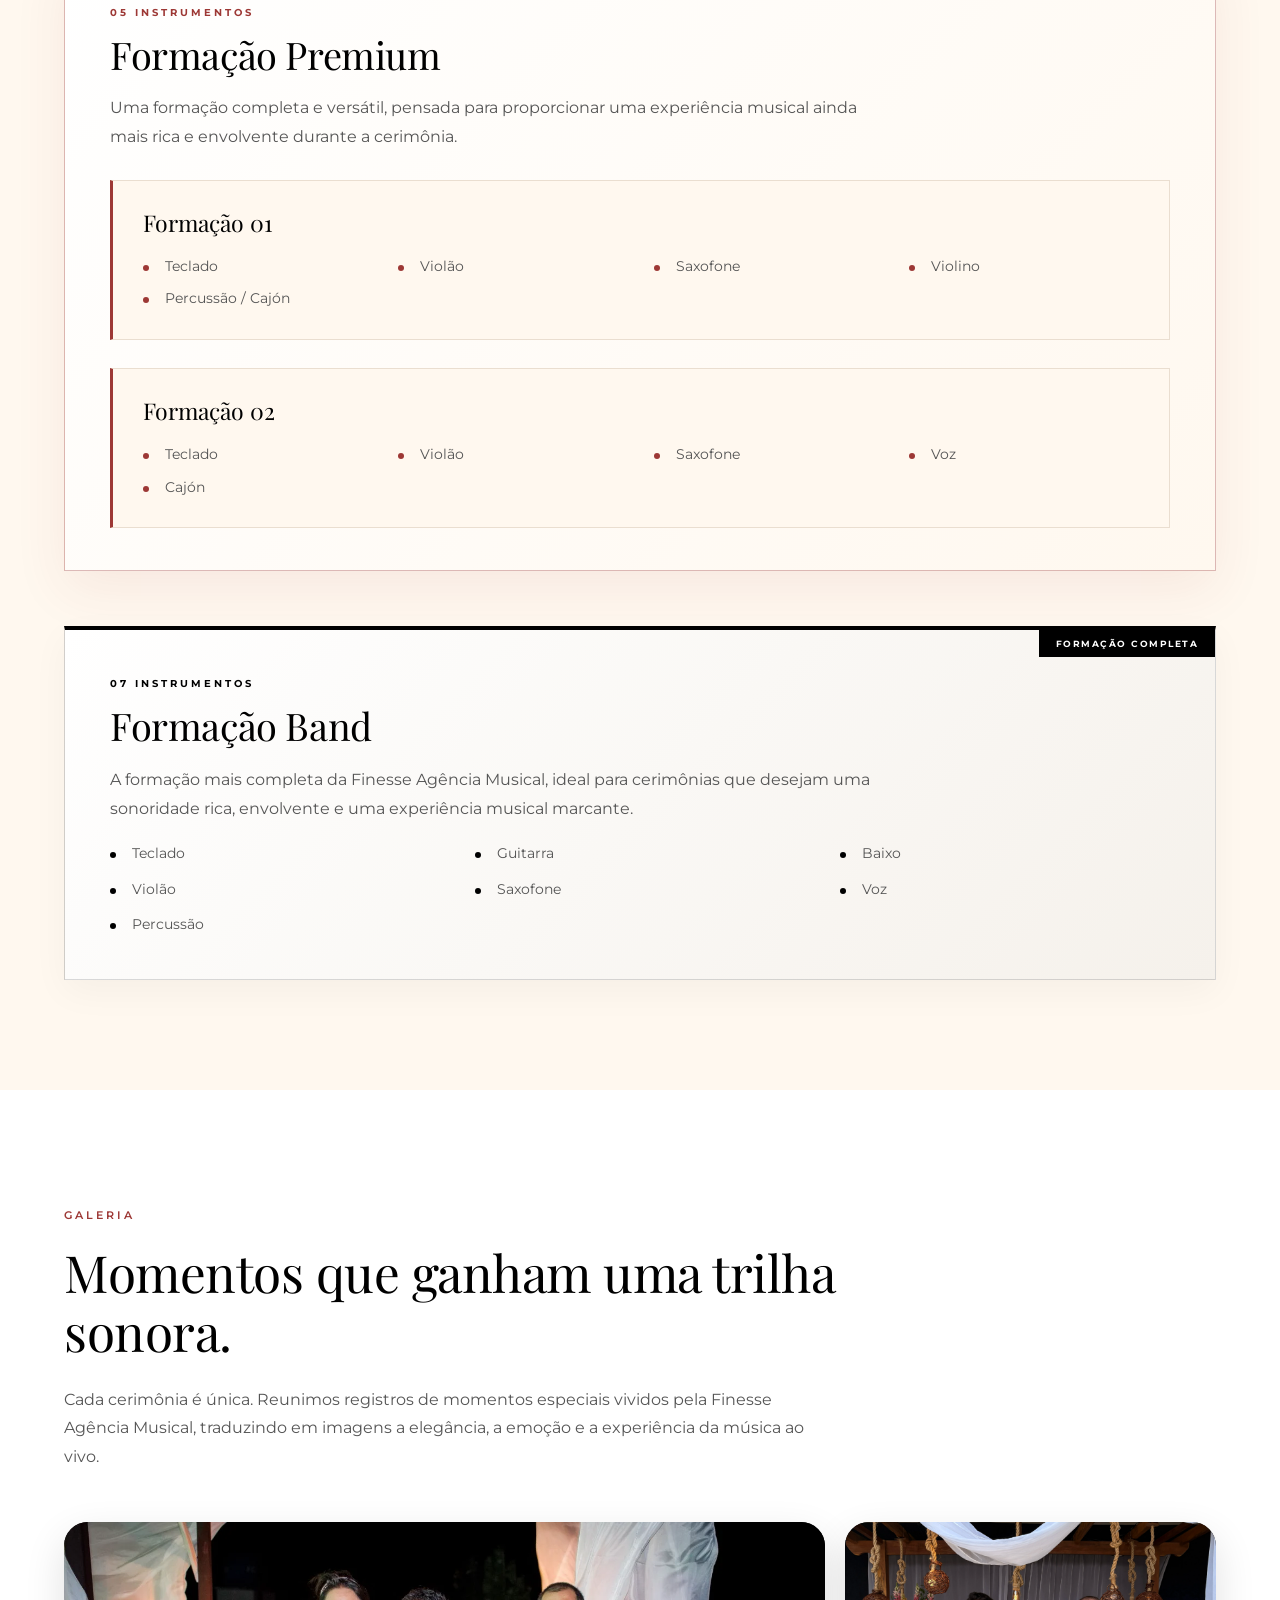
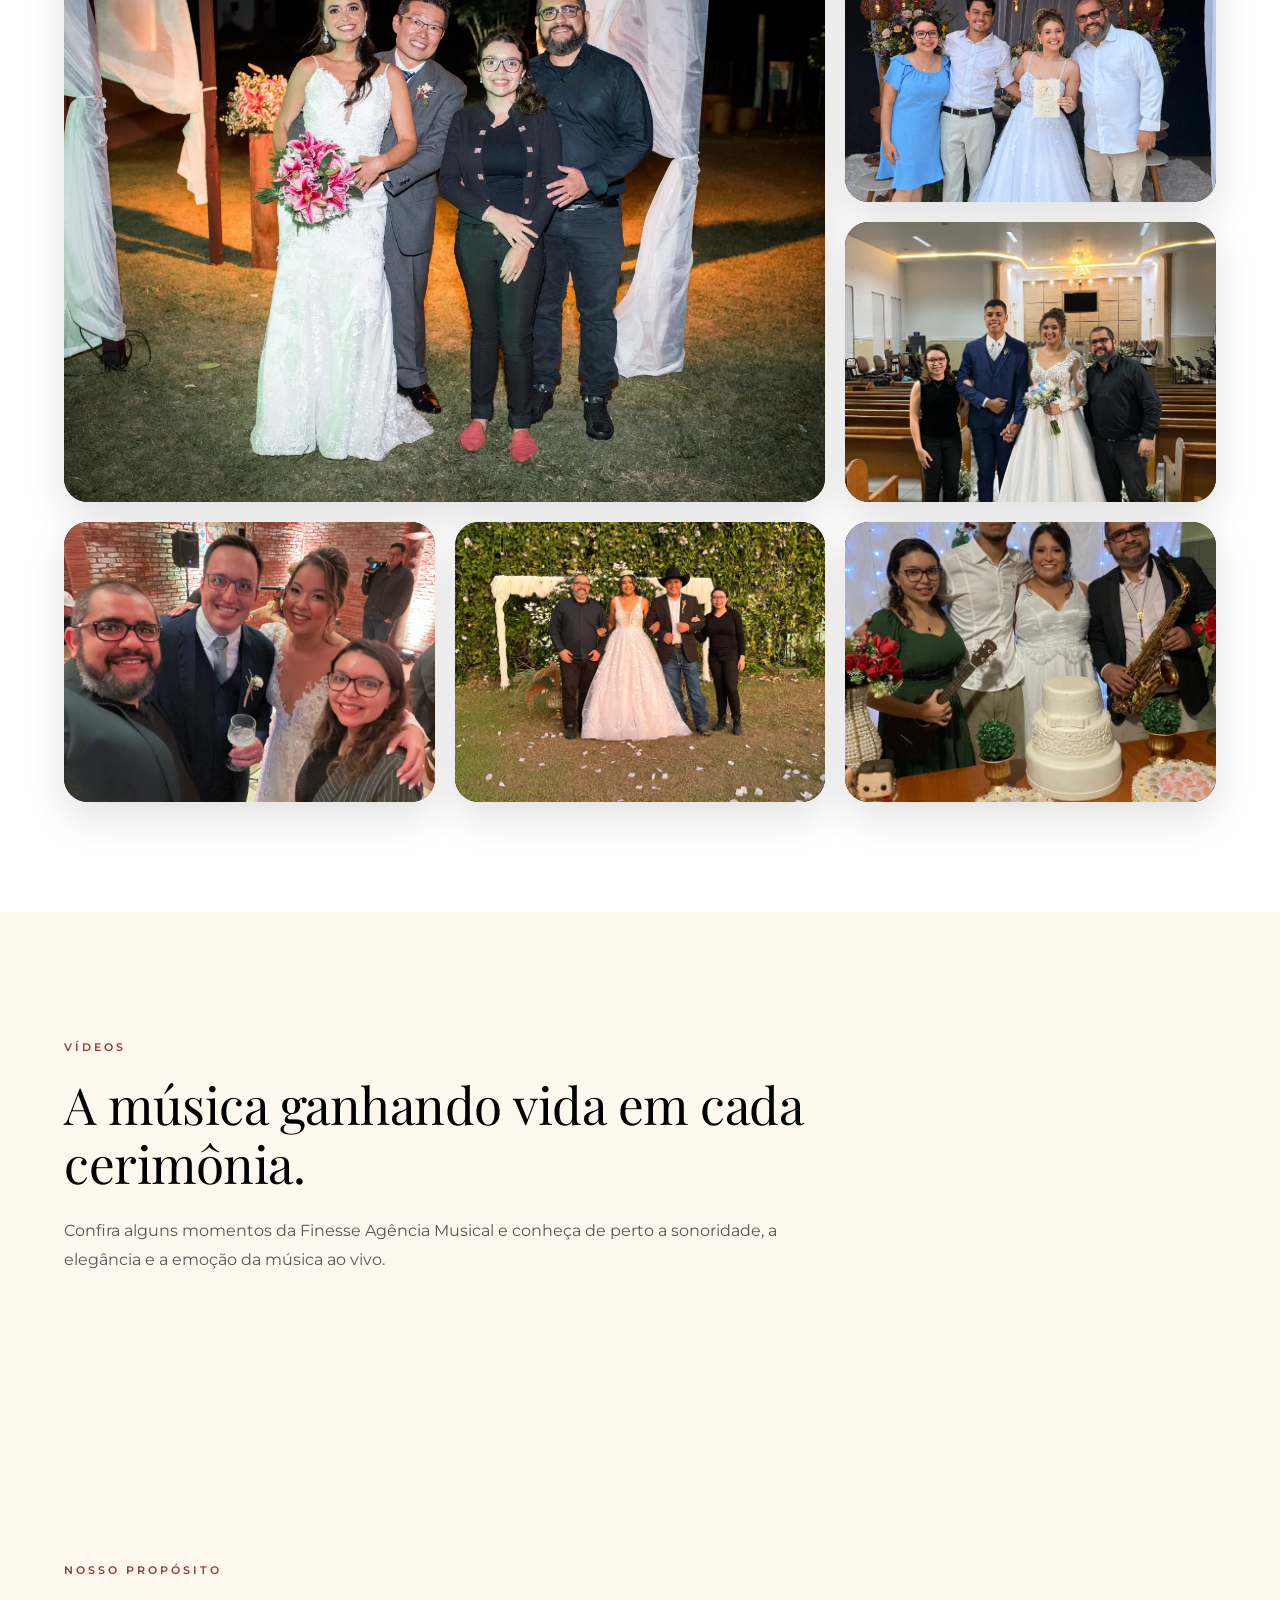
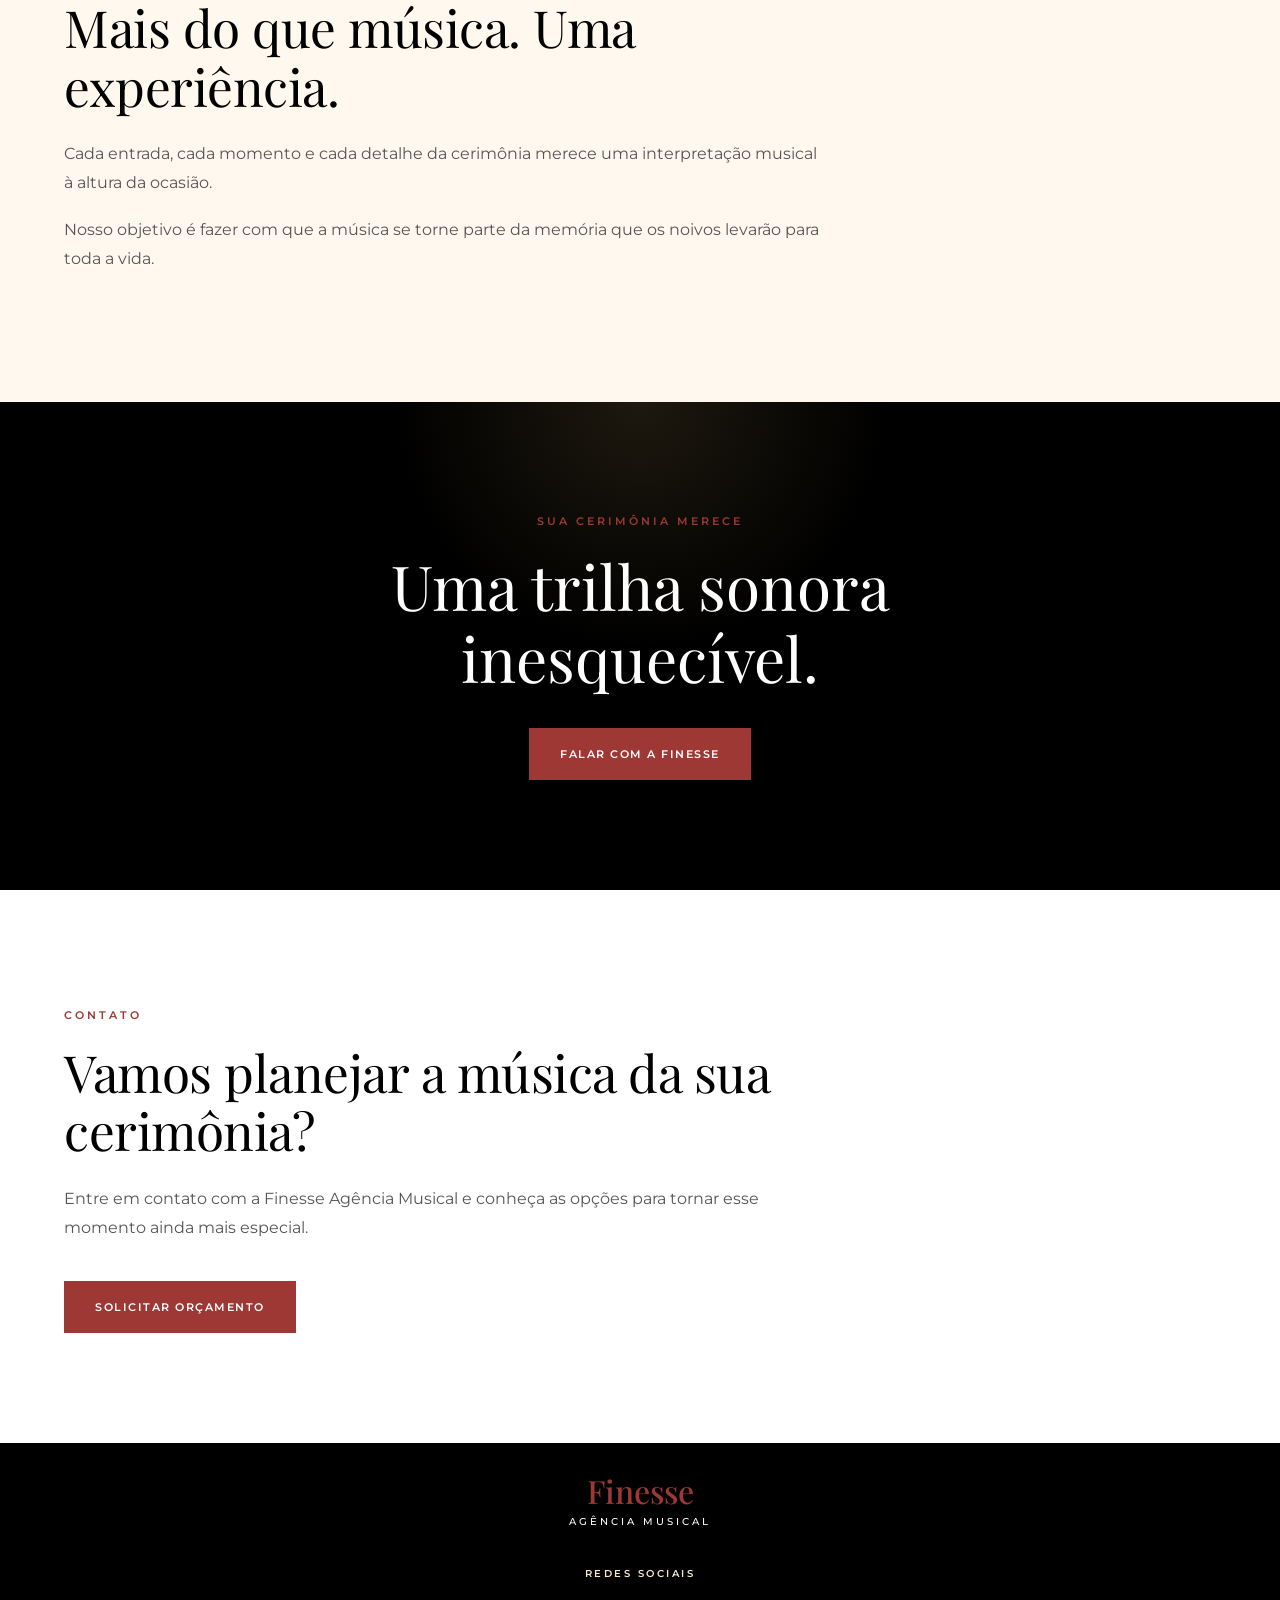
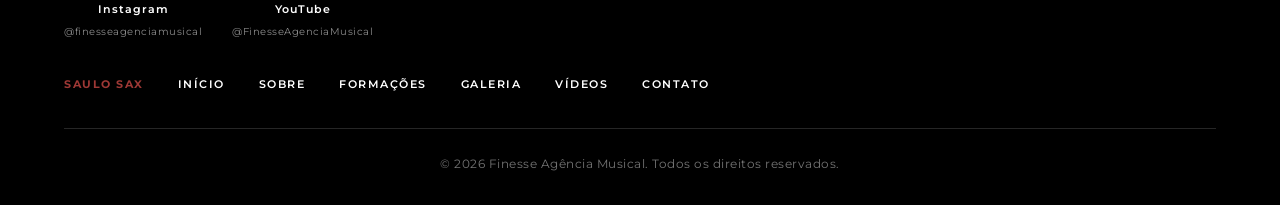
==== commit 5393cd88: "Atualiza header do Finesse" ====
--- a/finesse/index.html
+++ b/finesse/index.html
@@ -73,96 +73,126 @@
         </a>
 
 
-        
-<!-- =====================================================
-     MENU
-====================================================== -->
-
-<nav class="menu"
-     aria-label="Navegação principal">
-
-
-    <!-- SAULO SAX -->
-
-    <a href="../index.html"
-       class="menu-main-site">
-
-        Saulo Sax
-
-    </a>
-
-
-    <!-- INÍCIO -->
-
-    <a href="#inicio">
-
-        Início
-
-    </a>
-
-
-    <!-- SOBRE -->
-
-    <a href="#sobre">
-
-        Sobre
-
-    </a>
-
-
-    <!-- FORMAÇÕES -->
-
-    <a href="#formacoes">
-
-        Formações
-
-    </a>
-
-
-    <!-- GALERIA -->
-
-    <a href="#galeria">
-
-        Galeria
-
-    </a>
-
-
-    <!-- VÍDEOS -->
-
-    <a href="#videos">
-
-        Vídeos
-
-    </a>
-
-
-    <!-- CONTATO -->
-
-    <a href="#contato">
-
-        Contato
-
-    </a>
-
-
-    <!-- CTA -->
-
-    <a href="https://forms.gle/Lyt1hdiVBk2yMUpUA"
-   target="_blank"
-   rel="noopener noreferrer"
-   class="menu-cta">
-
-    Solicitar orçamento
-
-</a>
-
-
-</nav>
-
+        <!-- =================================================
+             HAMBURGER — MOBILE
+        ================================================== -->
+
+        <button class="menu-toggle"
+                type="button"
+                aria-label="Abrir menu"
+                aria-expanded="false">
+
+            <span></span>
+            <span></span>
+            <span></span>
+
+        </button>
+
+
+        <!-- =================================================
+             MENU
+        ================================================== -->
+
+        <nav class="menu"
+             aria-label="Navegação principal">
+
+
+            <!-- SAULO SAX -->
+
+            <a href="../index.html"
+               class="menu-main-site">
+
+                Saulo Sax
+
+            </a>
+
+
+            <!-- INÍCIO -->
+
+            <a href="#inicio">
+
+                Início
+
+            </a>
+
+
+            <!-- SOBRE -->
+
+            <a href="#sobre">
+
+                Sobre
+
+            </a>
+
+
+            <!-- FORMAÇÕES -->
+
+            <a href="#formacoes">
+
+                Formações
+
+            </a>
+
+
+            <!-- GALERIA -->
+
+            <a href="#galeria">
+
+                Galeria
+
+            </a>
+
+
+            <!-- VÍDEOS -->
+
+            <a href="#videos">
+
+                Vídeos
+
+            </a>
+
+
+            <!-- CONTATO -->
+
+            <a href="#contato">
+
+                Contato
+
+            </a>
+
+
+            <!-- CTA DESKTOP -->
+
+            <a href="https://forms.gle/Lyt1hdiVBk2yMUpUA"
+               target="_blank"
+               rel="noopener noreferrer"
+               class="menu-cta">
+
+                Solicitar orçamento
+
+            </a>
+
+
+        </nav>
+
+
+        <!-- =================================================
+             CTA MOBILE
+        ================================================== -->
+
+        <a href="https://forms.gle/Lyt1hdiVBk2yMUpUA"
+           target="_blank"
+           rel="noopener noreferrer"
+           class="mobile-cta">
+
+            Solicitar orçamento
+
+        </a>
+
+
+    </div>
 
 </header>
-
 
 
 <!-- =====================================================
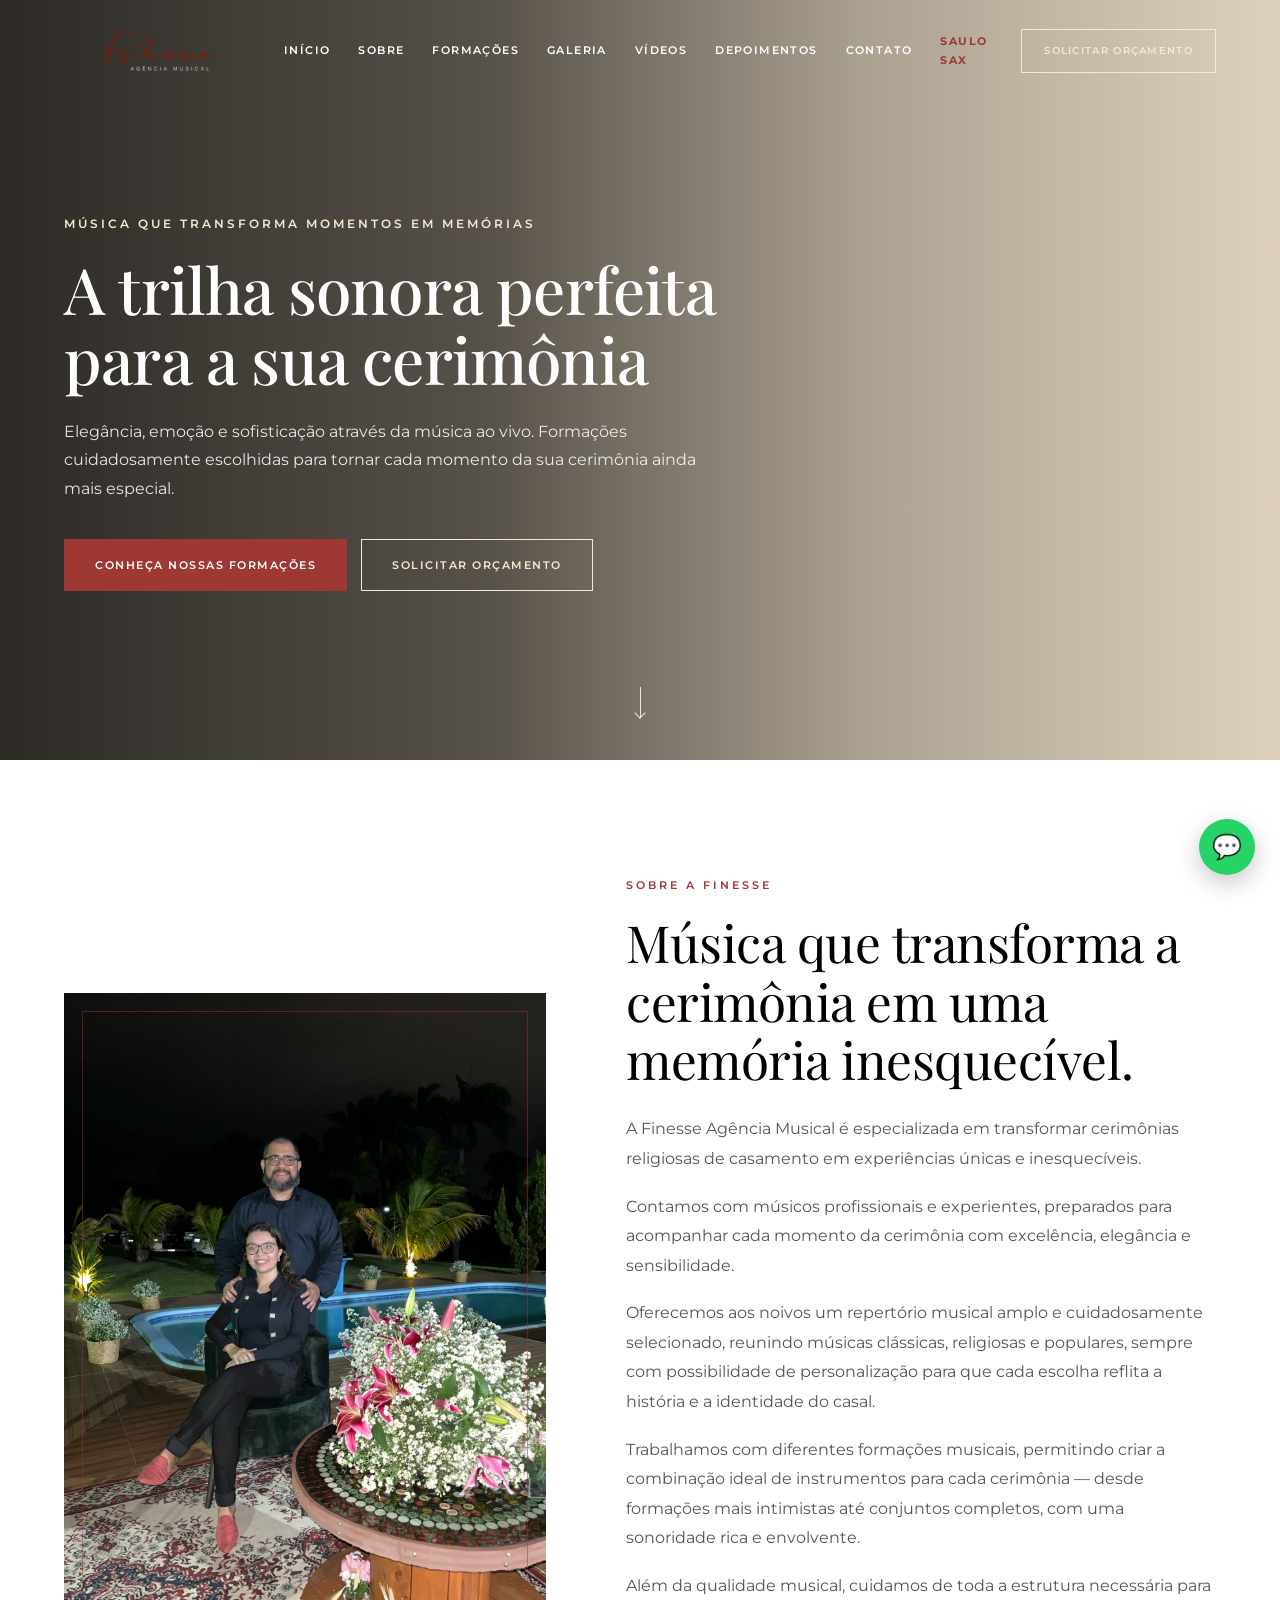
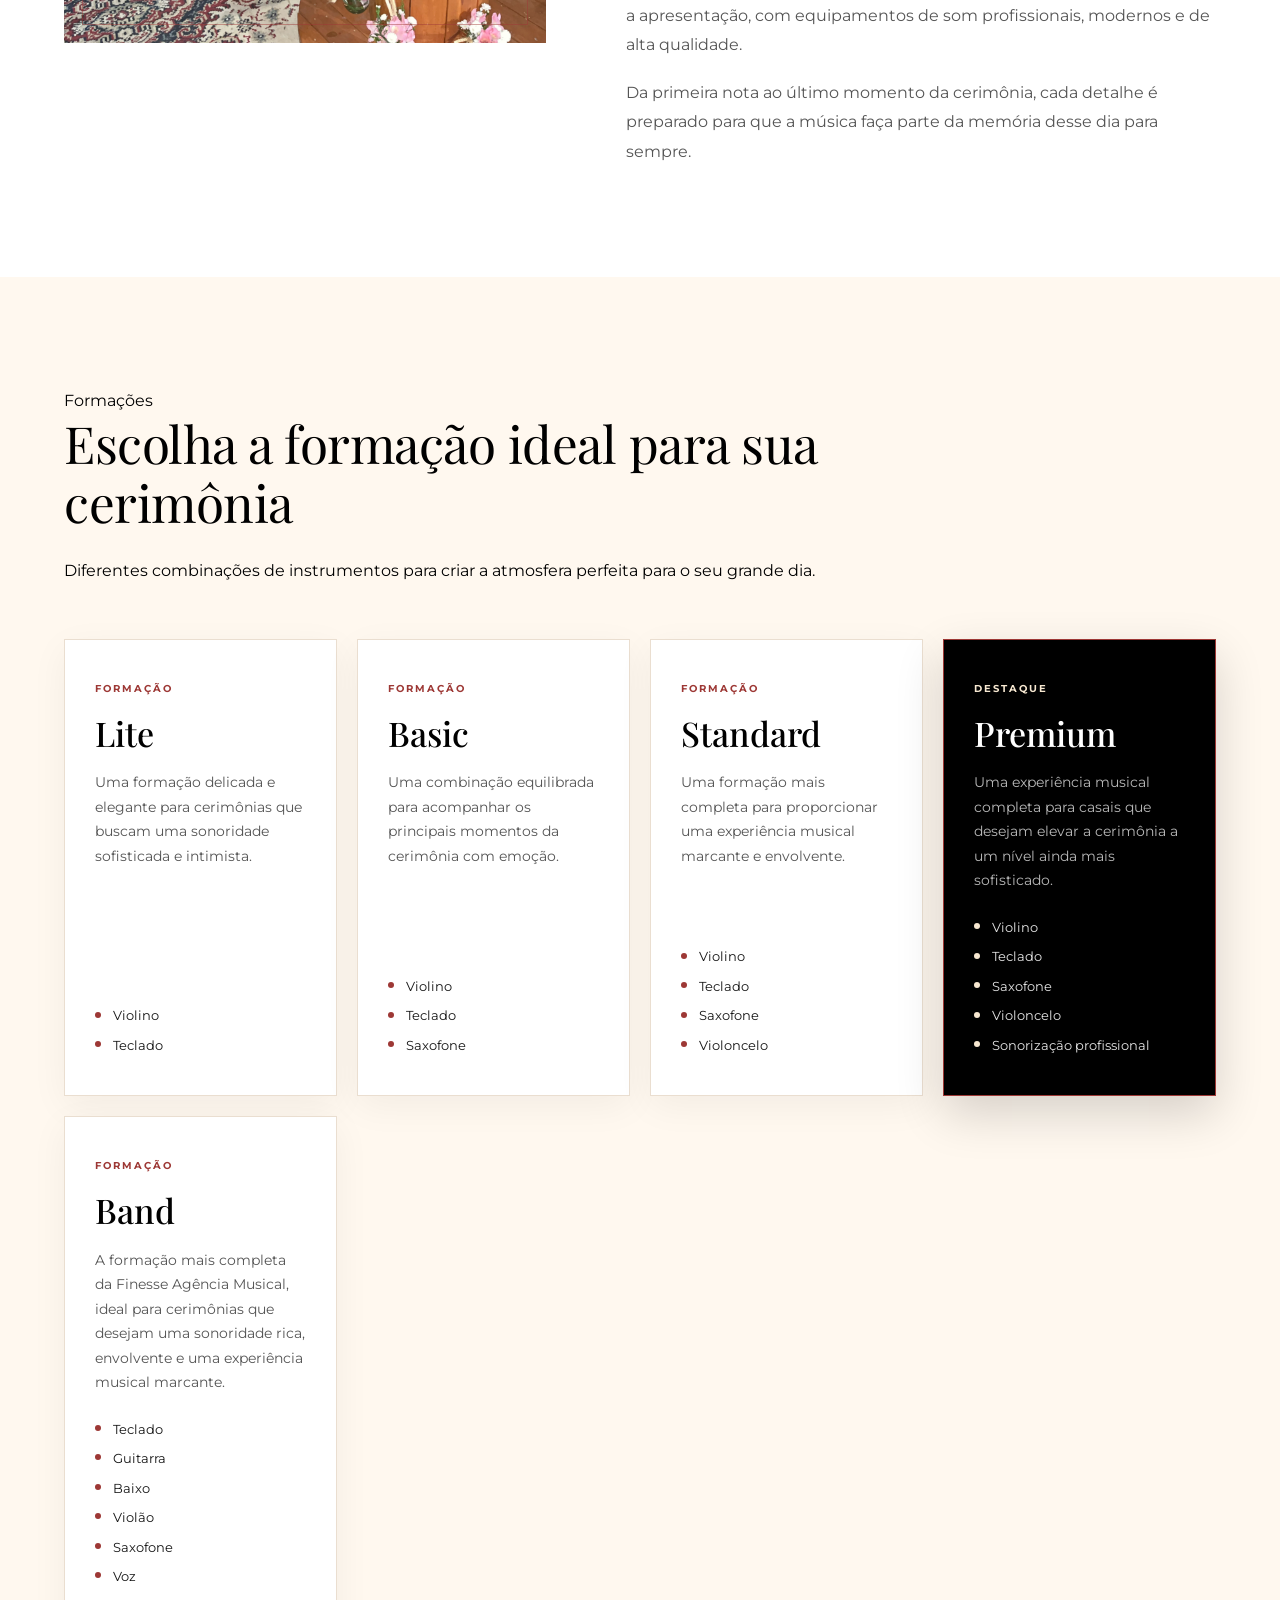
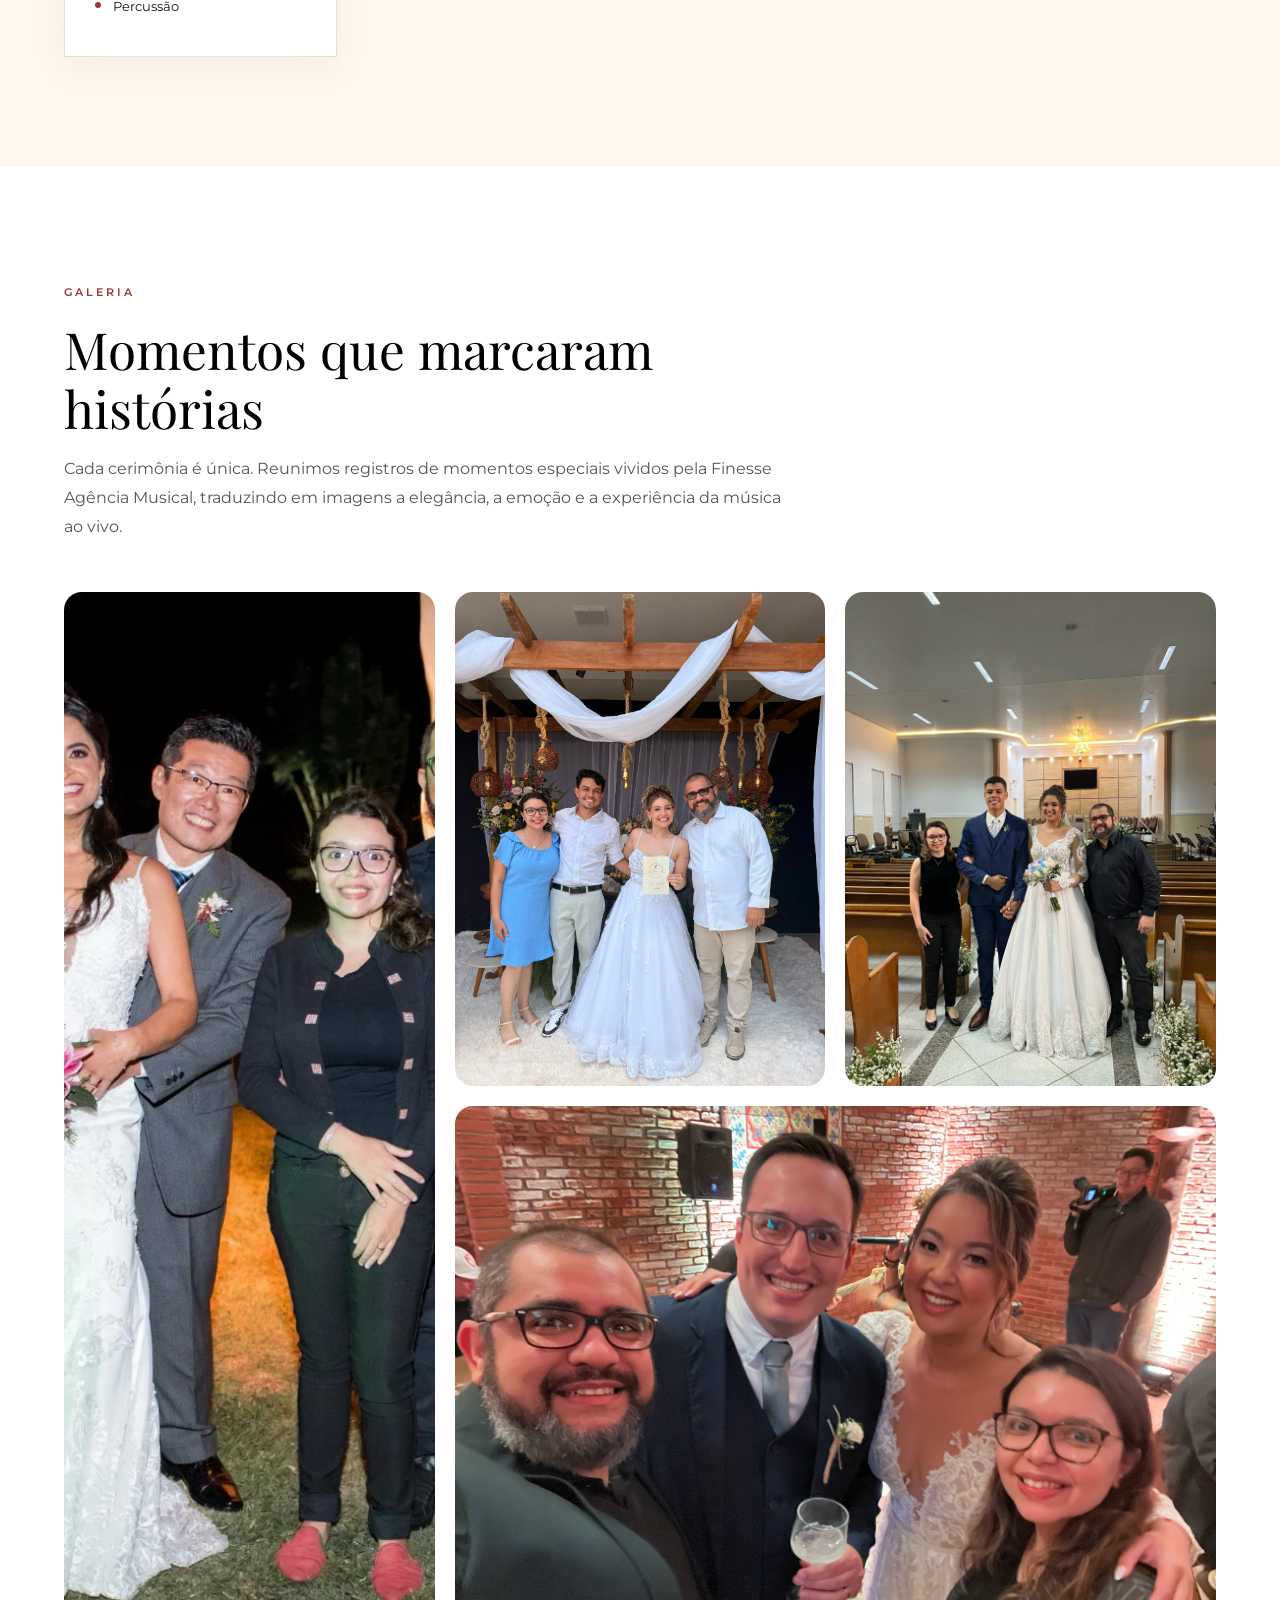
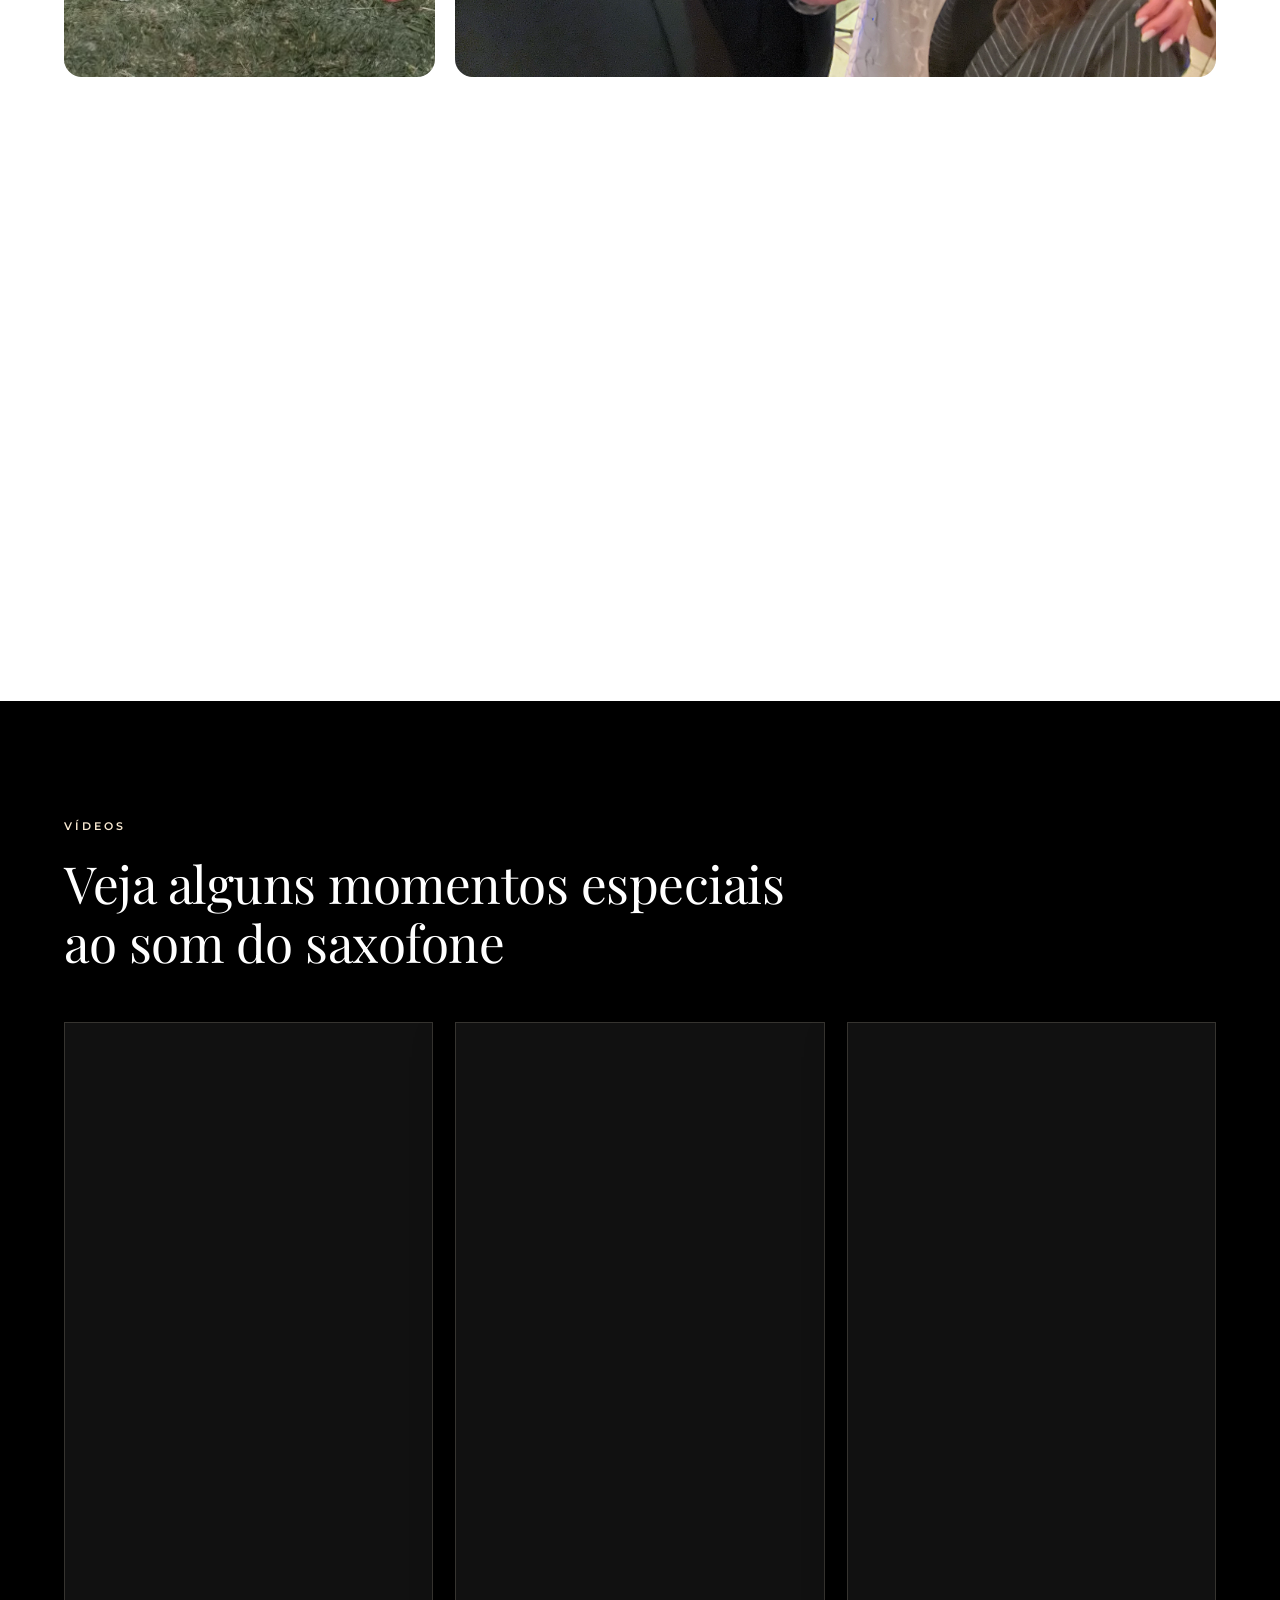
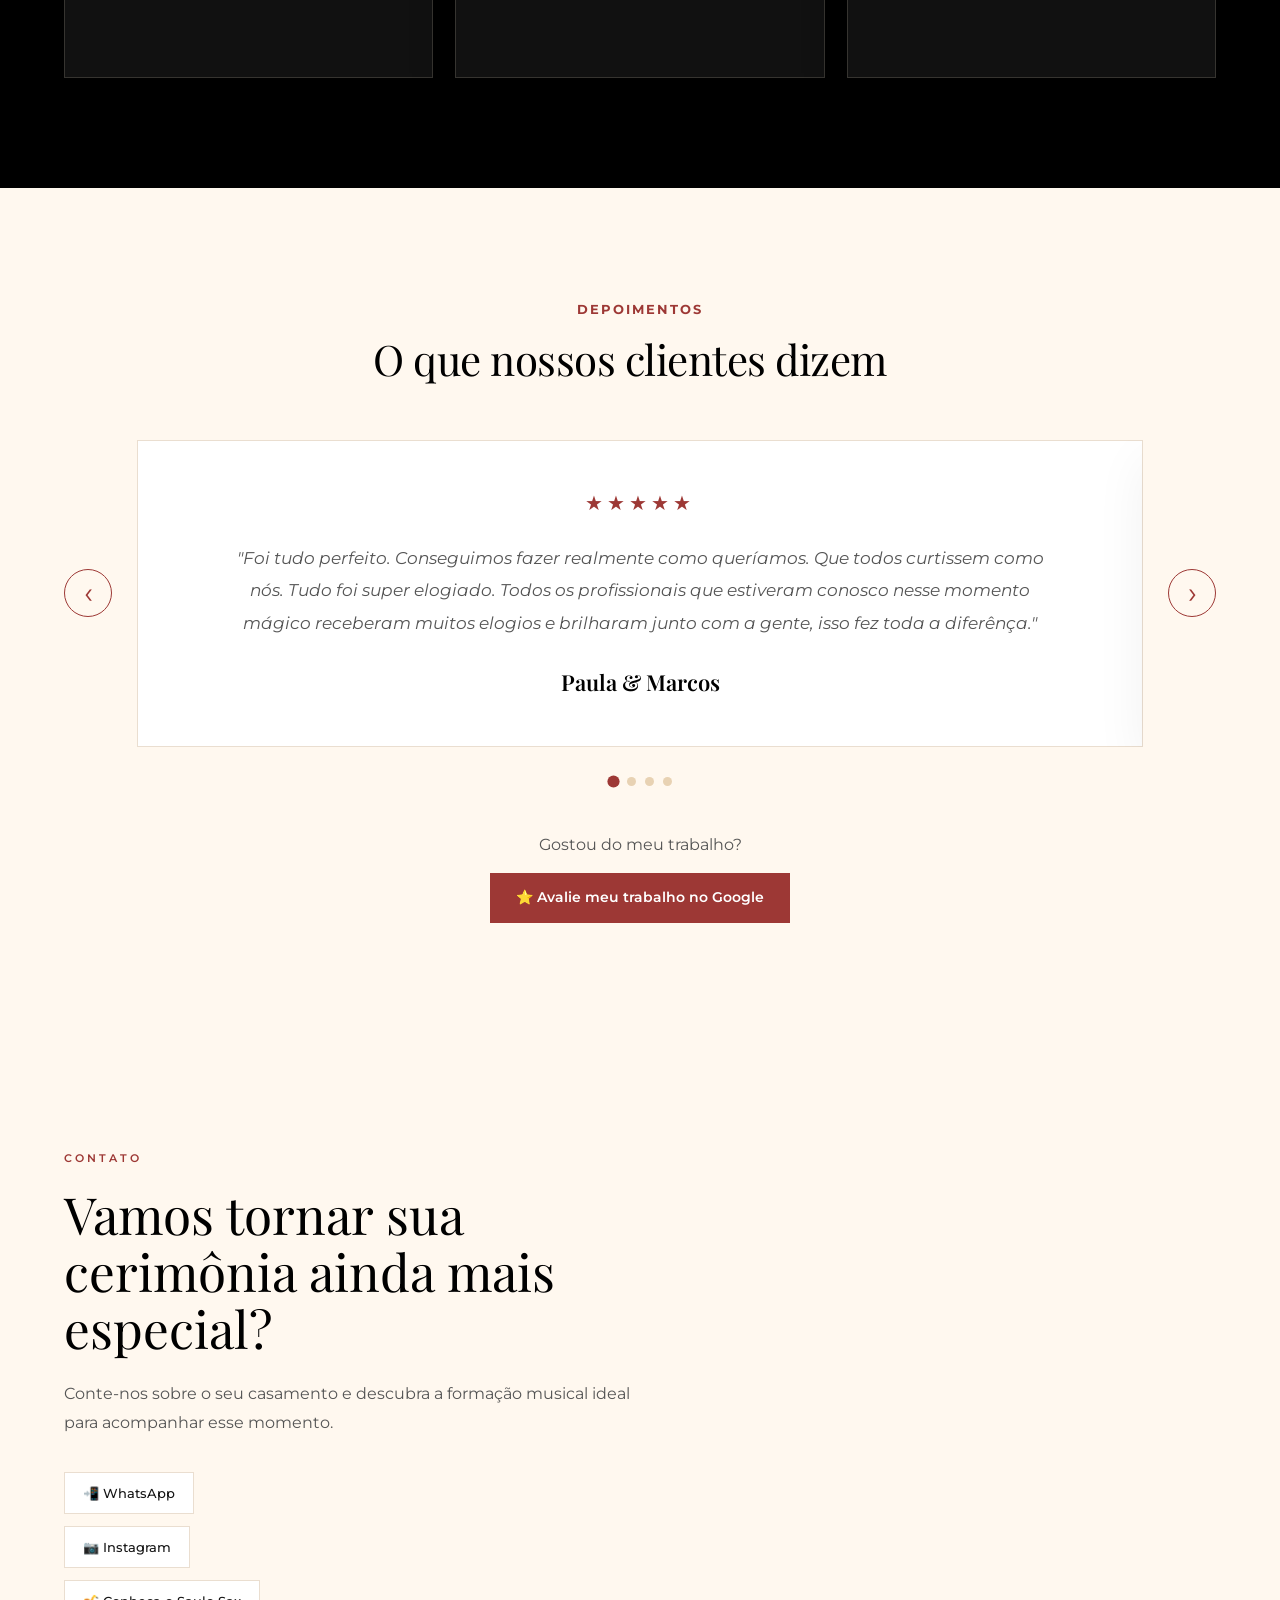
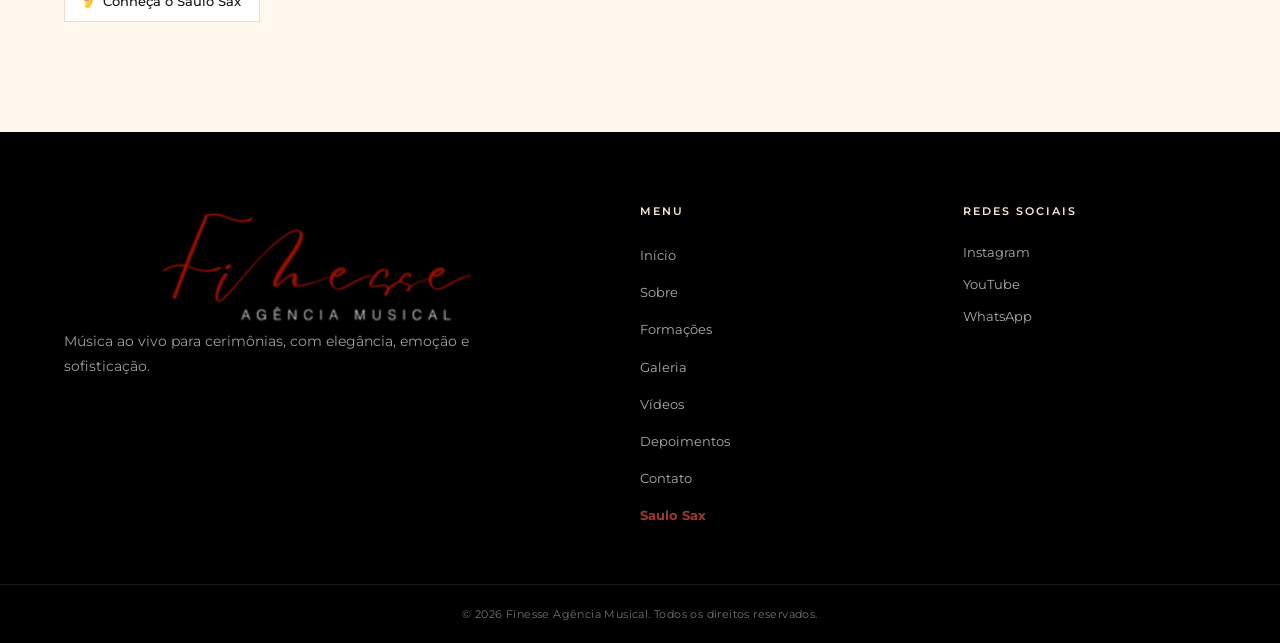
==== commit 368f2f6d: "Atualiza estrutura e conteúdo da Finesse" ====
--- a/finesse/index.html
+++ b/finesse/index.html
@@ -1,9 +1,13 @@
-
 <!DOCTYPE html>
 
 <html lang="pt-BR">
 
 <head>
+
+
+<!-- ===========================
+     CONFIGURAÇÕES BÁSICAS
+=========================== -->
 
 <meta charset="UTF-8">
 
@@ -11,19 +15,126 @@
       content="width=device-width, initial-scale=1.0">
 
 <title>
-    Finesse Agência Musical | Cerimônias de Casamento
+    Finesse Agência Musical | Música para Cerimônias
 </title>
 
 <meta name="description"
-      content="Finesse Agência Musical — música ao vivo para cerimônias religiosas de casamento, com elegância, sensibilidade e emoção.">
+      content="Finesse Agência Musical: música ao vivo sofisticada para cerimônias de casamento. Formações musicais cuidadosamente selecionadas para tornar seu momento ainda mais especial.">
+
+<meta name="keywords"
+      content="Finesse Agência Musical, música para casamento, música para cerimônia, músicos para casamento, violino casamento, teclado casamento, banda casamento, música ao vivo casamento">
 
 <meta name="author"
       content="Finesse Agência Musical">
 
-
-<!-- =====================================================
-     FONTES
-====================================================== -->
+<meta name="robots"
+      content="index, follow">
+
+<meta name="theme-color"
+      content="#f7e8d1">
+
+<meta name="format-detection"
+      content="telephone=no">
+
+
+<!-- ===========================
+     OPEN GRAPH
+=========================== -->
+
+<meta property="og:type"
+      content="website">
+
+<meta property="og:url"
+      content="https://saulosax.com.br/finesse/">
+
+<meta property="og:site_name"
+      content="Finesse Agência Musical">
+
+<meta property="og:title"
+      content="Finesse Agência Musical | Música para Cerimônias">
+
+<meta property="og:description"
+      content="Música ao vivo sofisticada para cerimônias de casamento e momentos especiais.">
+
+<meta property="og:image"
+      content="https://saulosax.com.br/finesse/assets/images/hero/hero-share.webp">
+
+<meta property="og:image:type"
+      content="image/webp">
+
+<meta property="og:image:width"
+      content="1200">
+
+<meta property="og:image:height"
+      content="630">
+
+<meta property="og:locale"
+      content="pt_BR">
+
+
+<!-- ===========================
+     TWITTER / X
+=========================== -->
+
+<meta name="twitter:card"
+      content="summary_large_image">
+
+<meta name="twitter:title"
+      content="Finesse Agência Musical | Música para Cerimônias">
+
+<meta name="twitter:description"
+      content="Música ao vivo sofisticada para cerimônias de casamento e momentos especiais.">
+
+<meta name="twitter:image"
+      content="https://saulosax.com.br/finesse/assets/images/hero/hero-share.webp">
+
+
+<!-- ===========================
+     CANONICAL
+=========================== -->
+
+<link rel="canonical"
+      href="https://saulosax.com.br/finesse/">
+
+
+<!-- ===========================
+     FAVICONS
+=========================== -->
+
+<link rel="icon"
+      href="/favicon.ico"
+      sizes="any">
+
+<link rel="icon"
+      type="image/png"
+      sizes="16x16"
+      href="/favicon-16x16.png">
+
+<link rel="icon"
+      type="image/png"
+      sizes="32x32"
+      href="/favicon-32x32.png">
+
+<link rel="icon"
+      type="image/png"
+      sizes="48x48"
+      href="/favicon-48x48.png">
+
+<link rel="apple-touch-icon"
+      sizes="180x180"
+      href="/apple-touch-icon.png">
+
+<link rel="manifest"
+      href="/site.webmanifest">
+
+<link rel="mask-icon"
+      href="/safari-pinned-tab.svg"
+      color="#9d3835">
+
+
+<!-- ===========================
+     GOOGLE FONTS
+=========================== -->
 
 <link rel="preconnect"
       href="https://fonts.googleapis.com">
@@ -32,55 +143,94 @@
       href="https://fonts.gstatic.com"
       crossorigin>
 
-<link href="https://fonts.googleapis.com/css2?family=Montserrat:wght@400;500;600;700&family=Playfair+Display:wght@400;500;600&display=swap"
+<link href="https://fonts.googleapis.com/css2?family=Montserrat:wght@300;400;500;600;700&family=Playfair+Display:wght@400;500;600;700&display=swap"
       rel="stylesheet">
 
 
-<!-- =====================================================
+<!-- ===========================
      CSS
-====================================================== -->
+=========================== -->
 
 <link rel="stylesheet"
-      href="assets/css/main.css">
-
-<link rel="stylesheet"
-      href="assets/css/videos.css">
+      href="assets/css/style.css">
+
+
+<!-- ===========================
+     STRUCTURED DATA
+     SCHEMA.ORG
+=========================== -->
+
+<script type="application/ld+json">
+{
+  "@context": "https://schema.org",
+  "@graph": [
+
+    {
+      "@type": "Organization",
+      "@id": "https://saulosax.com.br/finesse/#organization",
+      "name": "Finesse Agência Musical",
+      "url": "https://saulosax.com.br/finesse/",
+      "logo": "https://saulosax.com.br/finesse/assets/images/logo-finesse-1200x300.png",
+      "description": "Agência musical especializada em música ao vivo para cerimônias de casamento.",
+      "areaServed": [
+        {
+          "@type": "City",
+          "name": "Presidente Prudente"
+        },
+        {
+          "@type": "State",
+          "name": "São Paulo"
+        }
+      ]
+    },
+
+    {
+      "@type": "Service",
+      "@id": "https://saulosax.com.br/finesse/#service",
+      "name": "Música ao vivo para cerimônias",
+      "provider": {
+        "@id": "https://saulosax.com.br/finesse/#organization"
+      },
+      "serviceType": "Música ao vivo para cerimônias de casamento",
+      "description": "Formações musicais para cerimônias de casamento, com opções de diferentes instrumentos e configurações."
+    }
+
+  ]
+}
+</script>
+
 
 </head>
 
-
-<body id="inicio">
-
-
-<!-- =====================================================
+<body>
+
+
+<!-- ===========================
      HEADER
-====================================================== -->
-
-<header class="header">
-
-    <div class="container">
+=========================== -->
+
+<header>
+
+    <div class="container navbar">
 
 
         <!-- LOGO -->
 
-        <a href="#inicio"
-           class="logo"
-           aria-label="Finesse Agência Musical">
-
-            <img src="assets/images/logo-finesse-1200x300.png"
-                 alt="Finesse Agência Musical">
+        <a href="index.html"
+           class="logo">
+
+            <img
+                src="assets/images/logo-finesse-1200x300.png"
+                alt="Finesse Agência Musical">
 
         </a>
 
 
-        <!-- =================================================
-             HAMBURGER — MOBILE
-        ================================================== -->
-
-        <button class="menu-toggle"
-                type="button"
-                aria-label="Abrir menu"
-                aria-expanded="false">
+        <!-- MENU MOBILE -->
+
+        <button
+            class="menu-toggle"
+            aria-label="Abrir menu">
 
             <span></span>
             <span></span>
@@ -89,732 +239,517 @@
         </button>
 
 
-        <!-- =================================================
-             MENU
-        ================================================== -->
-
-        <nav class="menu"
-             aria-label="Navegação principal">
-
-
-            <!-- SAULO SAX -->
-
-            <a href="../index.html"
-               class="menu-main-site">
-
-                Saulo Sax
-
-            </a>
-
-
-            <!-- INÍCIO -->
-
-            <a href="#inicio">
-
-                Início
-
-            </a>
-
-
-            <!-- SOBRE -->
-
-            <a href="#sobre">
-
-                Sobre
-
-            </a>
-
-
-            <!-- FORMAÇÕES -->
-
-            <a href="#formacoes">
-
-                Formações
-
-            </a>
-
-
-            <!-- GALERIA -->
-
-            <a href="#galeria">
-
-                Galeria
-
-            </a>
-
-
-            <!-- VÍDEOS -->
-
-            <a href="#videos">
-
-                Vídeos
-
-            </a>
-
-
-            <!-- CONTATO -->
-
-            <a href="#contato">
-
-                Contato
-
-            </a>
-
-
-            <!-- CTA DESKTOP -->
-
-            <a href="https://forms.gle/Lyt1hdiVBk2yMUpUA"
-               target="_blank"
-               rel="noopener noreferrer"
-               class="menu-cta">
-
-                Solicitar orçamento
-
-            </a>
-
+        <!-- MENU PRINCIPAL -->
+
+        <nav class="nav">
+
+            <ul class="nav-menu">
+
+                <li>
+                    <a href="#hero">
+                        Início
+                    </a>
+                </li>
+
+                <li>
+                    <a href="#sobre">
+                        Sobre
+                    </a>
+                </li>
+
+                <li>
+                    <a href="#formacoes">
+                        Formações
+                    </a>
+                </li>
+
+                <li>
+                    <a href="#galeria">
+                        Galeria
+                    </a>
+                </li>
+
+                <li>
+                    <a href="#videos">
+                        Vídeos
+                    </a>
+                </li>
+
+                <li>
+                    <a href="#depoimentos">
+                        Depoimentos
+                    </a>
+                </li>
+
+                <li>
+                    <a href="#contato">
+                        Contato
+                    </a>
+                </li>
+
+                <li>
+                    <a href="../index.html"
+                       class="nav-saulo">
+                        Saulo Sax
+                    </a>
+                </li>
+
+            </ul>
 
         </nav>
 
 
-        <!-- =================================================
-             CTA MOBILE
-        ================================================== -->
-
-        <a href="https://forms.gle/Lyt1hdiVBk2yMUpUA"
-           target="_blank"
-           rel="noopener noreferrer"
-           class="mobile-cta">
+        <!-- BOTÃO HEADER -->
+
+        <a
+            href="https://forms.gle/WEdPuyKQG9LNubHF7"
+            class="header-button"
+            target="_blank"
+            rel="noopener noreferrer">
 
             Solicitar orçamento
 
         </a>
 
-
     </div>
 
 </header>
 
 
-<!-- =====================================================
-     CONTEÚDO PRINCIPAL
-====================================================== -->
+<!-- ===========================
+     MAIN
+=========================== -->
 
 <main>
 
 
-<!-- =====================================================
-     HERO
-====================================================== -->
-
-<section class="hero">
-
-
-    <div class="hero-content">
-
-
-        <span class="eyebrow">
-
-            FINESSE AGÊNCIA MUSICAL
-
+    <!-- ===========================
+         HERO
+    =========================== -->
+
+    <section id="hero">
+
+
+        <!-- IMAGEM HERO -->
+
+        <div class="hero-background"></div>
+
+
+        <!-- OVERLAY -->
+
+        <div class="hero-overlay"></div>
+
+
+        <!-- CONTEÚDO -->
+
+        <div class="container">
+
+            <div class="hero-content">
+
+                <span class="hero-subtitle">
+                    Música que transforma momentos em memórias
+                </span>
+
+                <h1>
+                    A trilha sonora perfeita para a sua cerimônia
+                </h1>
+
+                <p>
+                    Elegância, emoção e sofisticação através da música ao vivo.
+                    Formações cuidadosamente escolhidas para tornar cada momento
+                    da sua cerimônia ainda mais especial.
+                </p>
+
+
+                <div class="hero-buttons">
+
+                    <a
+                        href="#formacoes"
+                        class="btn btn-primary">
+
+                        Conheça nossas formações
+
+                    </a>
+
+
+                    <a
+                        href="#contato"
+                        class="btn btn-secondary">
+
+                        Solicitar orçamento
+
+                    </a>
+
+                </div>
+
+            </div>
+
+        </div>
+
+
+        <!-- SCROLL DOWN -->
+
+        <a
+            href="#sobre"
+            class="scroll-down"
+            aria-label="Ir para a próxima seção">
+
+            <span></span>
+
+        </a>
+
+    </section>
+
+
+    <!-- ===========================
+         SOBRE
+    =========================== -->
+
+    <!-- ===========================
+     SOBRE
+=========================== -->
+
+<section id="sobre">
+
+    <div class="container about-container">
+
+        <div class="about-image">
+
+            <img
+                src="assets/images/sobre/finesse-sobre.webp"
+                alt="Músicos da Finesse Agência Musical durante cerimônia de casamento"
+                loading="lazy"
+                width="1000"
+                height="1333">
+
+        </div>
+
+
+        <div class="about-content">
+
+            <span class="section-tag">
+                Sobre a Finesse
+            </span>
+
+
+            <h2>
+                Música que transforma a cerimônia
+                em uma memória inesquecível.
+            </h2>
+
+
+            <p>
+                A Finesse Agência Musical é especializada
+                em transformar cerimônias religiosas de
+                casamento em experiências únicas e
+                inesquecíveis.
+            </p>
+
+
+            <p>
+                Contamos com músicos profissionais e
+                experientes, preparados para acompanhar
+                cada momento da cerimônia com excelência,
+                elegância e sensibilidade.
+            </p>
+
+
+            <p>
+                Oferecemos aos noivos um repertório musical
+                amplo e cuidadosamente selecionado,
+                reunindo músicas clássicas, religiosas e
+                populares, sempre com possibilidade de
+                personalização para que cada escolha reflita
+                a história e a identidade do casal.
+            </p>
+
+
+            <p>
+                Trabalhamos com diferentes formações
+                musicais, permitindo criar a combinação
+                ideal de instrumentos para cada cerimônia —
+                desde formações mais intimistas até
+                conjuntos completos, com uma sonoridade
+                rica e envolvente.
+            </p>
+
+
+            <p>
+                Além da qualidade musical, cuidamos de toda
+                a estrutura necessária para a apresentação,
+                com equipamentos de som profissionais,
+                modernos e de alta qualidade.
+            </p>
+
+
+            <p>
+                Da primeira nota ao último momento da
+                cerimônia, cada detalhe é preparado para
+                que a música faça parte da memória desse
+                dia para sempre.
+            </p>
+
+        </div>
+
+    </div>
+
+</section>
+
+
+<section id="formacoes">
+
+        <div class="container">
+
+
+            <div class="section-title">
+
+                <span>
+                    Formações
+                </span>
+
+                <h2>
+                    Escolha a formação ideal para sua cerimônia
+                </h2>
+
+                <p>
+                    Diferentes combinações de instrumentos para criar
+                    a atmosfera perfeita para o seu grande dia.
+                </p>
+
+            </div>
+
+
+            <div class="formations-grid">
+
+
+                <!-- LITE -->
+
+                <article class="formation">
+
+                    <span class="formation-label">
+                        Formação
+                    </span>
+
+                    <h3>
+                        Lite
+                    </h3>
+
+                    <p>
+                        Uma formação delicada e elegante para cerimônias
+                        que buscam uma sonoridade sofisticada e intimista.
+                    </p>
+
+                    <ul>
+
+                        <li>
+                            Violino
+                        </li>
+
+                        <li>
+                            Teclado
+                        </li>
+
+                    </ul>
+
+                </article>
+
+
+                <!-- BASIC -->
+
+                <article class="formation">
+
+                    <span class="formation-label">
+                        Formação
+                    </span>
+
+                    <h3>
+                        Basic
+                    </h3>
+
+                    <p>
+                        Uma combinação equilibrada para acompanhar os
+                        principais momentos da cerimônia com emoção.
+                    </p>
+
+                    <ul>
+
+                        <li>
+                            Violino
+                        </li>
+
+                        <li>
+                            Teclado
+                        </li>
+
+                        <li>
+                            Saxofone
+                        </li>
+
+                    </ul>
+
+                </article>
+
+
+                <!-- STANDARD -->
+
+                <article class="formation">
+
+                    <span class="formation-label">
+                        Formação
+                    </span>
+
+                    <h3>
+                        Standard
+                    </h3>
+
+                    <p>
+                        Uma formação mais completa para proporcionar
+                        uma experiência musical marcante e envolvente.
+                    </p>
+
+                    <ul>
+
+                        <li>
+                            Violino
+                        </li>
+
+                        <li>
+                            Teclado
+                        </li>
+
+                        <li>
+                            Saxofone
+                        </li>
+
+                        <li>
+                            Violoncelo
+                        </li>
+
+                    </ul>
+
+                </article>
+
+
+                <!-- PREMIUM -->
+
+                <article class="formation formation-premium">
+
+                    <span class="formation-label">
+                        Destaque
+                    </span>
+
+                    <h3>
+                        Premium
+                    </h3>
+
+                    <p>
+                        Uma experiência musical completa para casais que
+                        desejam elevar a cerimônia a um nível ainda mais
+                        sofisticado.
+                    </p>
+
+                    <ul>
+
+                        <li>
+                            Violino
+                        </li>
+
+                        <li>
+                            Teclado
+                        </li>
+
+                        <li>
+                            Saxofone
+                        </li>
+
+                        <li>
+                            Violoncelo
+                        </li>
+
+                        <li>
+                            Sonorização profissional
+                        </li>
+
+                    </ul>
+
+                </article>
+
+
+            <!-- BAND -->
+
+                <article class="formation formation-band">
+
+                    <span class="formation-label">
+                        Formação
+                    </span>
+
+                    <h3>
+                        Band
+                    </h3>
+
+                    <p>
+                        A formação mais completa da Finesse Agência Musical,
+                        ideal para cerimônias que desejam uma sonoridade rica,
+                        envolvente e uma experiência musical marcante.
+                    </p>
+
+                    <ul>
+
+                        <li>
+                            Teclado
+                        </li>
+
+                        <li>
+                            Guitarra
+                        </li>
+
+                        <li>
+                            Baixo
+                        </li>
+
+                        <li>
+                            Violão
+                        </li>
+
+                        <li>
+                            Saxofone
+                        </li>
+
+                        <li>
+                            Voz
+                        </li>
+
+                        <li>
+                            Percussão
+                        </li>
+
+                    </ul>
+
+                </article>
+
+
+            </div>
+
+    </section>
+
+
+    <!-- ===========================
+     GALERIA
+=========================== -->
+
+<section id="galeria">
+
+    <div class="container">
+
+        <span class="section-tag">
+            Galeria
         </span>
 
-
-        <h1>
-
-            A trilha sonora
-            de um momento único.
-
-        </h1>
-
-
-        <p>
-
-            Música ao vivo para cerimônias
-            religiosas de casamento,
-            com elegância, sensibilidade
-            e emoção.
-
-        </p>
-
-
-        <a href="https://forms.gle/Lyt1hdiVBk2yMUpUA"
-   target="_blank"
-   rel="noopener noreferrer"
-   class="btn">
-
-    Solicitar orçamento
-
-</a>
-
-
-    </div>
-
-
-</section>
-
-
-
-<!-- =====================================================
-     SOBRE
-====================================================== -->
-
-<section id="sobre"
-         class="section">
-
-
-    <div class="container">
-
-
-        <span class="eyebrow">
-
-            SOBRE A FINESSE
-
-        </span>
-
-
-        <h2>
-
-            Música que transforma a cerimônia
-            em uma memória inesquecível.
-
+        <h2 class="section-title">
+            Momentos que marcaram histórias
         </h2>
 
-
-        <p>
-
-            A Finesse Agência Musical é especializada
-            em transformar cerimônias religiosas de
-            casamento em experiências únicas e
-            inesquecíveis.
-
-        </p>
-
-
-        <p>
-
-            Contamos com músicos profissionais e
-            experientes, preparados para acompanhar
-            cada momento da cerimônia com excelência,
-            elegância e sensibilidade.
-
-        </p>
-
-
-        <p>
-
-            Oferecemos aos noivos um repertório musical
-            amplo e cuidadosamente selecionado,
-            reunindo músicas clássicas, religiosas e
-            populares, sempre com possibilidade de
-            personalização para que cada escolha reflita
-            a história e a identidade do casal.
-
-        </p>
-
-
-        <p>
-
-            Trabalhamos com diferentes formações
-            musicais, permitindo criar a combinação
-            ideal de instrumentos para cada cerimônia —
-            desde formações mais intimistas até
-            conjuntos completos, com uma sonoridade
-            rica e envolvente.
-
-        </p>
-
-
-        <p>
-
-            Além da qualidade musical, cuidamos de toda
-            a estrutura necessária para a apresentação,
-            com equipamentos de som profissionais,
-            modernos e de alta qualidade.
-
-        </p>
-
-
-        <p>
-
-            Da primeira nota ao último momento da
-            cerimônia, cada detalhe é preparado para
-            que a música faça parte da memória desse
-            dia para sempre.
-
-        </p>
-
-
-    </div>
-
-
-</section>
-
-
-
-<!-- =====================================================
-     FORMAÇÕES
-====================================================== -->
-
-<section id="formacoes"
-         class="section section-light">
-
-
-    <div class="container">
-
-
-        <span class="eyebrow">
-
-            FORMAÇÕES MUSICAIS
-
-        </span>
-
-
-        <h2>
-
-            Encontre a formação ideal
-            para a sua cerimônia.
-
-        </h2>
-
-
-        <p>
-
-            A Finesse oferece diferentes formações
-            musicais para que cada casal possa escolher
-            a combinação que melhor representa o estilo
-            e a atmosfera desejada para sua cerimônia.
-
-        </p>
-
-
-
-        <!-- =================================================
-             LITE
-        ================================================== -->
-
-        <article class="formation">
-
-
-            <span class="formation-number">
-
-                02 INSTRUMENTOS
-
-            </span>
-
-
-            <h3>
-
-                Formação Lite
-
-            </h3>
-
-
-            <p>
-
-                Uma formação elegante e essencial,
-                ideal para quem busca uma experiência
-                musical sofisticada e equilibrada.
-
-            </p>
-
-
-            <ul>
-
-                <li>
-
-                    <strong>
-                        Instrumento 1:
-                    </strong>
-
-                    Teclado / Violão
-
-                </li>
-
-
-                <li>
-
-                    <strong>
-                        Instrumento 2:
-                    </strong>
-
-                    Violino / Saxofone /
-                    Flauta / Voz
-
-                </li>
-
-            </ul>
-
-
-        </article>
-
-
-
-        <!-- =================================================
-             BASIC
-        ================================================== -->
-
-        <article class="formation">
-
-
-            <span class="formation-number">
-
-                03 INSTRUMENTOS
-
-            </span>
-
-
-            <h3>
-
-                Formação Basic
-
-            </h3>
-
-
-            <p>
-
-                Uma formação mais sofisticada,
-                com maior variedade sonora para
-                acompanhar os diferentes momentos
-                da cerimônia.
-
-            </p>
-
-
-            <ul>
-
-                <li>
-
-                    <strong>
-                        Instrumento 1:
-                    </strong>
-
-                    Teclado / Violão
-
-                </li>
-
-
-                <li>
-
-                    <strong>
-                        Instrumento 2:
-                    </strong>
-
-                    Saxofone / Flauta
-
-                </li>
-
-
-                <li>
-
-                    <strong>
-                        Instrumento 3:
-                    </strong>
-
-                    Violino / Voz
-
-                </li>
-
-            </ul>
-
-
-        </article>
-
-
-
-        <!-- =================================================
-             STANDARD
-        ================================================== -->
-
-        <article class="formation">
-
-
-            <span class="formation-number">
-
-                04 INSTRUMENTOS
-
-            </span>
-
-
-            <h3>
-
-                Formação Standard
-
-            </h3>
-
-
-            <p>
-
-                Uma formação mais completa, permitindo
-                uma combinação ampla de instrumentos
-                para criar uma experiência musical
-                ainda mais marcante.
-
-            </p>
-
-
-            <ul>
-
-                <li>
-
-                    <strong>
-                        Instrumento 1:
-                    </strong>
-
-                    Teclado / Violão
-
-                </li>
-
-
-                <li>
-
-                    <strong>
-                        Instrumento 2:
-                    </strong>
-
-                    Saxofone / Flauta
-
-                </li>
-
-
-                <li>
-
-                    <strong>
-                        Instrumento 3:
-                    </strong>
-
-                    Violino / Voz
-
-                </li>
-
-
-                <li>
-
-                    <strong>
-                        Instrumento 4:
-                    </strong>
-
-                    Violão / Cello /
-                    Percussão
-
-                </li>
-
-            </ul>
-
-
-        </article>
-
-
-
-        <!-- =================================================
-             PREMIUM
-        ================================================== -->
-
-        <article class="formation formation-premium">
-
-
-            <span class="formation-number">
-
-                05 INSTRUMENTOS
-
-            </span>
-
-
-            <h3>
-
-                Formação Premium
-
-            </h3>
-
-
-            <p>
-
-                Uma formação completa e versátil,
-                pensada para proporcionar uma
-                experiência musical ainda mais rica
-                e envolvente durante a cerimônia.
-
-            </p>
-
-
-            <div class="premium-formation">
-
-
-                <h4>
-
-                    Formação 01
-
-                </h4>
-
-
-                <ul>
-
-                    <li>
-                        Teclado
-                    </li>
-
-                    <li>
-                        Violão
-                    </li>
-
-                    <li>
-                        Saxofone
-                    </li>
-
-                    <li>
-                        Violino
-                    </li>
-
-                    <li>
-                        Percussão / Cajón
-                    </li>
-
-                </ul>
-
-
-            </div>
-
-
-            <div class="premium-formation">
-
-
-                <h4>
-
-                    Formação 02
-
-                </h4>
-
-
-                <ul>
-
-                    <li>
-                        Teclado
-                    </li>
-
-                    <li>
-                        Violão
-                    </li>
-
-                    <li>
-                        Saxofone
-                    </li>
-
-                    <li>
-                        Voz
-                    </li>
-
-                    <li>
-                        Cajón
-                    </li>
-
-                </ul>
-
-
-            </div>
-
-
-        </article>
-
-
-
-        <!-- =================================================
-             BAND
-        ================================================== -->
-
-        <article class="formation formation-band">
-
-
-            <span class="formation-number">
-
-                07 INSTRUMENTOS
-
-            </span>
-
-
-            <h3>
-
-                Formação Band
-
-            </h3>
-
-
-            <p>
-
-                A formação mais completa da Finesse
-                Agência Musical, ideal para cerimônias
-                que desejam uma sonoridade rica,
-                envolvente e uma experiência musical
-                marcante.
-
-            </p>
-
-
-            <ul>
-
-                <li>
-                    Teclado
-                </li>
-
-                <li>
-                    Guitarra
-                </li>
-
-                <li>
-                    Baixo
-                </li>
-
-                <li>
-                    Violão
-                </li>
-
-                <li>
-                    Saxofone
-                </li>
-
-                <li>
-                    Voz
-                </li>
-
-                <li>
-                    Percussão
-                </li>
-
-            </ul>
-
-
-        </article>
-
-
-    </div>
-
-
-</section>
-
-
-
-
-<!-- =====================================================
-     GALERIA
-====================================================== -->
-
-<section id="galeria"
-         class="section">
-
-
-    <div class="container">
-
-
-        <span class="eyebrow">
-            GALERIA
-        </span>
-
-
-        <h2>
-            Momentos que ganham
-            uma trilha sonora.
-        </h2>
-
-
-        <p>
+        <p class="section-subtitle">
             Cada cerimônia é única. Reunimos
             registros de momentos especiais
             vividos pela Finesse Agência Musical,
@@ -823,25 +758,20 @@
             ao vivo.
         </p>
 
-
-        <!-- =================================================
-             GALERIA DE FOTOS
-        ================================================== -->
-
-        <div class="gallery">
-
-
-            <!-- FOTO 01 — DESTAQUE -->
-
-            <figure class="gallery-item gallery-item-large"
-                    data-gallery
-                    data-index="0">
-
-                <img src="assets/images/galeria/foto1.webp"
-                     alt="Casal durante cerimônia de casamento"
-                     loading="lazy">
-
-                <figcaption class="gallery-caption">
+        <div class="gallery-grid">
+
+            <!-- FOTO 01 -->
+
+            <a
+                href="assets/images/galeria/foto1.webp"
+                class="gallery-item">
+
+                <img
+                    src="assets/images/galeria/foto1.webp"
+                    alt="Casal durante cerimônia de casamento"
+                    loading="lazy">
+
+                <div class="gallery-caption">
 
                     <h3>
                         Paula & Marcos
@@ -851,22 +781,23 @@
                         Casamento realizado em 07/01/2023.
                     </p>
 
-                </figcaption>
-
-            </figure>
+                </div>
+
+            </a>
 
 
             <!-- FOTO 02 -->
 
-            <figure class="gallery-item"
-                    data-gallery
-                    data-index="1">
-
-                <img src="assets/images/galeria/foto2.webp"
-                     alt="Casal durante cerimônia de casamento"
-                     loading="lazy">
-
-                <figcaption class="gallery-caption">
+            <a
+                href="assets/images/galeria/foto2.webp"
+                class="gallery-item">
+
+                <img
+                    src="assets/images/galeria/foto2.webp"
+                    alt="Casal durante cerimônia de casamento"
+                    loading="lazy">
+
+                <div class="gallery-caption">
 
                     <h3>
                         Dany & Victor
@@ -876,22 +807,23 @@
                         Casamento realizado em 06/12/2025.
                     </p>
 
-                </figcaption>
-
-            </figure>
+                </div>
+
+            </a>
 
 
             <!-- FOTO 03 -->
 
-            <figure class="gallery-item"
-                    data-gallery
-                    data-index="2">
-
-                <img src="assets/images/galeria/foto3.webp"
-                     alt="Casal durante cerimônia de casamento"
-                     loading="lazy">
-
-                <figcaption class="gallery-caption">
+            <a
+                href="assets/images/galeria/foto3.webp"
+                class="gallery-item">
+
+                <img
+                    src="assets/images/galeria/foto3.webp"
+                    alt="Casal durante cerimônia de casamento"
+                    loading="lazy">
+
+                <div class="gallery-caption">
 
                     <h3>
                         Vitoria & Lucas
@@ -901,22 +833,23 @@
                         Casamento realizado em 12/11/2022.
                     </p>
 
-                </figcaption>
-
-            </figure>
+                </div>
+
+            </a>
 
 
             <!-- FOTO 04 -->
 
-            <figure class="gallery-item"
-                    data-gallery
-                    data-index="3">
-
-                <img src="assets/images/galeria/foto4.webp"
-                     alt="Casal durante cerimônia de casamento"
-                     loading="lazy">
-
-                <figcaption class="gallery-caption">
+            <a
+                href="assets/images/galeria/foto4.webp"
+                class="gallery-item">
+
+                <img
+                    src="assets/images/galeria/foto4.webp"
+                    alt="Casal durante cerimônia de casamento"
+                    loading="lazy">
+
+                <div class="gallery-caption">
 
                     <h3>
                         Jéssica & Bruno
@@ -926,22 +859,23 @@
                         Casamento realizado em 16/06/2023.
                     </p>
 
-                </figcaption>
-
-            </figure>
+                </div>
+
+            </a>
 
 
             <!-- FOTO 05 -->
 
-            <figure class="gallery-item"
-                    data-gallery
-                    data-index="4">
-
-                <img src="assets/images/galeria/foto5.webp"
-                     alt="Casal durante cerimônia de casamento"
-                     loading="lazy">
-
-                <figcaption class="gallery-caption">
+            <a
+                href="assets/images/galeria/foto5.webp"
+                class="gallery-item">
+
+                <img
+                    src="assets/images/galeria/foto5.webp"
+                    alt="Casal durante cerimônia de casamento"
+                    loading="lazy">
+
+                <div class="gallery-caption">
 
                     <h3>
                         Jessyca & Jean
@@ -951,22 +885,23 @@
                         Casamento realizado em 16/08/2025.
                     </p>
 
-                </figcaption>
-
-            </figure>
+                </div>
+
+            </a>
 
 
             <!-- FOTO 06 -->
 
-            <figure class="gallery-item"
-                    data-gallery
-                    data-index="5">
-
-                <img src="assets/images/galeria/foto6.webp"
-                     alt="Casal durante cerimônia de casamento"
-                     loading="lazy">
-
-                <figcaption class="gallery-caption">
+            <a
+                href="assets/images/galeria/foto6.webp"
+                class="gallery-item">
+
+                <img
+                    src="assets/images/galeria/foto6.webp"
+                    alt="Casal durante cerimônia de casamento"
+                    loading="lazy">
+
+                <div class="gallery-caption">
 
                     <h3>
                         Emilly & Guilherme
@@ -976,491 +911,553 @@
                         Casamento realizado em 14/05/2022.
                     </p>
 
-                </figcaption>
-
-            </figure>
-
+                </div>
+
+            </a>
 
         </div>
 
-
     </div>
 
-
 </section>
 
 
-<!-- =====================================================
-     LIGHTBOX
-====================================================== -->
-
-<div class="lightbox"
-     id="lightbox"
-     aria-hidden="true">
-
-
-    <button class="lightbox-close"
-            type="button"
-            aria-label="Fechar galeria">
-
-        &times;
-
-    </button>
-
-
-    <button class="lightbox-prev"
-            type="button"
-            aria-label="Imagem anterior">
-
-        &#10094;
-
-    </button>
-
-
-    <div class="lightbox-content">
-
-
-        <img class="lightbox-image"
-             src=""
-             alt="">
-
-
-        <div class="lightbox-caption">
-
-            <h3></h3>
-
-            <p></p>
+
+
+    <!-- ===========================
+         VÍDEOS
+    =========================== -->
+
+    <section id="videos">
+
+        <div class="container">
+
+            <div class="section-title">
+
+                <span>
+                    Vídeos
+                </span>
+
+                <h2>
+                    Veja alguns momentos especiais
+                    ao som do saxofone
+                </h2>
+
+            </div>
+
+
+            <div class="videos-grid">
+
+
+                <!-- VÍDEO 01 -->
+
+                <article class="video-card">
+
+                    <div class="instagram-video">
+
+                        <blockquote
+                            class="instagram-media"
+                            data-instgrm-permalink="https://www.instagram.com/reel/DSAzx49kZ2_/"
+                            data-instgrm-version="14">
+                        </blockquote>
+
+                    </div>
+
+                </article>
+
+
+                <!-- VÍDEO 02 -->
+
+                <article class="video-card">
+
+                    <div class="instagram-video">
+
+                        <blockquote
+                            class="instagram-media"
+                            data-instgrm-permalink="https://www.instagram.com/reel/DaLgmnuqDM2/"
+                            data-instgrm-version="14">
+                        </blockquote>
+
+                    </div>
+
+                </article>
+
+
+                <!-- VÍDEO 03 -->
+
+                <article class="video-card">
+
+                    <div class="instagram-video">
+
+                        <blockquote
+                            class="instagram-media"
+                            data-instgrm-permalink="https://www.instagram.com/reel/DSFbuvOAHQN/"
+                            data-instgrm-version="14">
+                        </blockquote>
+
+                    </div>
+
+                </article>
+
+
+            </div>
 
         </div>
 
+    </section>
+
+
+    <!-- ===========================
+         DEPOIMENTOS
+    =========================== -->
+
+    <section id="depoimentos">
+
+        <div class="container">
+
+            <div class="section-title">
+
+                <span>
+                    Depoimentos
+                </span>
+
+                <h2>
+                    O que nossos clientes dizem
+                </h2>
+
+            </div>
+
+
+            <div class="testimonials-carousel">
+
+                <button
+                    type="button"
+                    class="testimonial-arrow testimonial-prev"
+                    aria-label="Depoimento anterior">
+
+                    ‹
+
+                </button>
+
+
+                <div class="testimonials-viewport">
+
+                    <div class="testimonials-track">
+
+
+                        <article class="testimonial-card">
+
+                            <div class="stars">
+                                ★★★★★
+                            </div>
+
+                            <p>
+                                "Foi tudo perfeito. Conseguimos fazer realmente como queríamos.
+                                Que todos curtissem como nós. Tudo foi super elogiado. Todos os profissionais
+                                que estiveram conosco nesse momento mágico receberam muitos elogios e brilharam
+                                junto com a gente, isso fez toda a diferênça."
+                            </p>
+
+                            <h3>
+                                Paula & Marcos
+                            </h3>
+
+                        </article>
+
+
+                        <article class="testimonial-card">
+
+                            <div class="stars">
+                                ★★★★★
+                            </div>
+
+                            <p>
+                                "O Saulo foi simplesmente incrível e essencial para o nosso casamento,
+                                deixando o ambiente mais aconchegante com a sua música e profissionalismo!
+                                Recomendo muito e com certeza foi apenas o primeiro evento de muitos
+                                que faremos com ele! 🙏🏻❤️"
+                            </p>
+
+                            <h3>
+                                Dany & Victor
+                            </h3>
+
+                        </article>
+
+
+                        <article class="testimonial-card">
+
+                            <div class="stars">
+                                ★★★★★
+                            </div>
+
+                            <p>
+                                "Oi Saulo, muito obrigada por tudoooo! Sem palavras para agradecer!!!
+                                Vocês arrasaram!!! Muito obrigada! 🥹❤️"
+                            </p>
+
+                            <h3>
+                                Jessica & Bruno
+                            </h3>
+
+                        </article>
+
+
+                        <article class="testimonial-card">
+
+                            <div class="stars">
+                                ★★★★★
+                            </div>
+
+                            <p>
+                                "Foi muito maravilhoso! Parabéns por essa equipe excelente 👏🏻❤️"
+                            </p>
+
+                            <h3>
+                                Vitoria & Lucas
+                            </h3>
+
+                        </article>
+
+
+                    </div>
+
+                </div>
+
+
+                <button
+                    type="button"
+                    class="testimonial-arrow testimonial-next"
+                    aria-label="Próximo depoimento">
+
+                    ›
+
+                </button>
+
+            </div>
+
+
+            <div class="testimonial-dots">
+
+                <button
+                    type="button"
+                    class="testimonial-dot active"
+                    aria-label="Ir para o depoimento 1">
+                </button>
+
+                <button
+                    type="button"
+                    class="testimonial-dot"
+                    aria-label="Ir para o depoimento 2">
+                </button>
+
+                <button
+                    type="button"
+                    class="testimonial-dot"
+                    aria-label="Ir para o depoimento 3">
+                </button>
+
+                <button
+                    type="button"
+                    class="testimonial-dot"
+                    aria-label="Ir para o depoimento 4">
+                </button>
+
+            </div>
+
+
+            <div class="google-review">
+
+                <p class="google-review-text">
+                    Gostou do meu trabalho?
+                </p>
+
+                <a
+                    href="https://g.page/r/CatxweMwuGoxEBM/review"
+                    target="_blank"
+                    rel="noopener noreferrer"
+                    class="google-review-button">
+
+                    ⭐ Avalie meu trabalho no Google
+
+                </a>
+
+            </div>
+
+        </div>
+
+    </section>
+
+
+    <!-- ===========================
+         CONTATO
+    =========================== -->
+
+    <section id="contato">
+
+        <div class="container contato-container">
+
+
+            <div class="contato-info">
+
+                <span class="section-tag">
+                    Contato
+                </span>
+
+                <h2>
+                    Vamos tornar sua cerimônia ainda mais especial?
+                </h2>
+
+                <p>
+                    Conte-nos sobre o seu casamento e descubra a formação
+                    musical ideal para acompanhar esse momento.
+                </p>
+
+
+                <div class="contact-list">
+
+                    <a
+                        href="https://wa.me/5518981060634"
+                        target="_blank"
+                        rel="noopener noreferrer">
+
+                        📲 WhatsApp
+
+                    </a>
+
+
+                    <a
+                        href="https://instagram.com/finesseagenciamusical"
+                        target="_blank"
+                        rel="noopener noreferrer">
+
+                        📷 Instagram
+
+                    </a>
+
+
+                    <a
+                        href="../index.html">
+
+                        🎷 Conheça o Saulo Sax
+
+                    </a>
+
+                </div>
+
+            </div>
+
+
+            <div class="contact-form">
+
+                <h3>
+                    Solicite seu orçamento
+                </h3>
+
+                <p>
+                    Preencha as informações sobre sua cerimônia.
+                    Assim poderemos verificar a disponibilidade da data
+                    e apresentar as opções de formação musical.
+                </p>
+
+                <a
+                    href="https://forms.gle/WEdPuyKQG9LNubHF7"
+                    target="_blank"
+                    rel="noopener noreferrer"
+                    class="btn btn-primary">
+
+                    Solicitar orçamento
+
+                </a>
+
+            </div>
+
+
+        </div>
+
+    </section>
+
+
+</main>
+
+
+<!-- ===========================
+     FOOTER
+=========================== -->
+
+<footer id="footer">
+
+    <div class="container footer-container">
+
+
+        <div class="footer-logo">
+
+            <img
+                src="assets/images/logo-finesse-1200x300.png"
+                alt="Finesse Agência Musical">
+
+            <p>
+                Música ao vivo para cerimônias,
+                com elegância, emoção e sofisticação.
+            </p>
+
+        </div>
+
+
+        <div class="footer-menu">
+
+            <h3>
+                Menu
+            </h3>
+
+            <ul>
+
+                <li>
+                    <a href="#hero">
+                        Início
+                    </a>
+                </li>
+
+                <li>
+                    <a href="#sobre">
+                        Sobre
+                    </a>
+                </li>
+
+                <li>
+                    <a href="#formacoes">
+                        Formações
+                    </a>
+                </li>
+
+                <li>
+                    <a href="#galeria">
+                        Galeria
+                    </a>
+                </li>
+
+                <li>
+                    <a href="#videos">
+                        Vídeos
+                    </a>
+                </li>
+
+                <li>
+                    <a href="#depoimentos">
+                        Depoimentos
+                    </a>
+                </li>
+
+                <li>
+                    <a href="#contato">
+                        Contato
+                    </a>
+                </li>
+
+                <li>
+                    <a href="../index.html"
+                       class="nav-saulo">
+                        Saulo Sax
+                    </a>
+                </li>
+
+            </ul>
+
+        </div>
+
+
+        <div class="footer-social">
+
+            <h3>
+                Redes Sociais
+            </h3>
+
+
+            <a
+                href="https://instagram.com/finesseagenciamusical"
+                target="_blank"
+                rel="noopener noreferrer">
+
+                Instagram
+
+            </a>
+
+
+            <a
+                href="https://youtube.com/@FinesseAgenciaMusical"
+                target="_blank"
+                rel="noopener noreferrer">
+
+                YouTube
+
+            </a>
+
+
+            <a
+                href="https://wa.me/5518981060634"
+                target="_blank"
+                rel="noopener noreferrer">
+
+                WhatsApp
+
+            </a>
+
+        </div>
+
 
     </div>
 
 
-    <button class="lightbox-next"
-            type="button"
-            aria-label="Próxima imagem">
-
-        &#10095;
-
-    </button>
-
-
-</div>
-
-
-
-
-</section>
-
-
-<!-- =====================================================
-     VÍDEOS
-====================================================== -->
-
-<section id="videos"
-         class="section section-light">
-
-
-    <div class="container">
-
-
-        <span class="eyebrow">
-
-            VÍDEOS
-
-        </span>
-
-
-        <h2>
-
-            A música ganhando
-            vida em cada cerimônia.
-
-        </h2>
-
+    <div class="footer-bottom">
 
         <p>
-
-            Confira alguns momentos da Finesse
-            Agência Musical e conheça de perto
-            a sonoridade, a elegância e a emoção
-            da música ao vivo.
-
-        </p>
-
-
-        <!-- =================================================
-             VÍDEOS
-        ================================================== -->
-
-        <div class="videos-grid">
-
-
-          <!-- VÍDEO 01 -->
-
-<article class="video-card">
-
-    <div class="instagram-video">
-
-        <blockquote
-            class="instagram-media"
-            data-instgrm-permalink="https://www.instagram.com/reel/DSAzx49kZ2_/"
-            data-instgrm-version="14">
-        </blockquote>
-
-    </div>
-
-</article>
-
-
-<!-- VÍDEO 02 -->
-
-<article class="video-card">
-
-    <div class="instagram-video">
-
-        <blockquote
-            class="instagram-media"
-            data-instgrm-permalink="https://www.instagram.com/reel/DaLgmnuqDM2/"
-            data-instgrm-version="14">
-        </blockquote>
-
-    </div>
-
-</article>
-
-
-<!-- VÍDEO 03 -->
-
-<article class="video-card">
-
-    <div class="instagram-video">
-
-        <blockquote
-            class="instagram-media"
-            data-instgrm-permalink="https://www.instagram.com/reel/DSFbuvOAHQN/"
-            data-instgrm-version="14">
-        </blockquote>
-
-    </div>
-
-</article>
-
-
-</section>
-
-<!-- =====================================================
-     PROPÓSITO
-====================================================== -->
-
-<section class="section section-light">
-
-
-    <div class="container">
-
-
-        <span class="eyebrow">
-
-            NOSSO PROPÓSITO
-
-        </span>
-
-
-        <h2>
-
-            Mais do que música.
-            Uma experiência.
-
-        </h2>
-
-
-        <p>
-
-            Cada entrada, cada momento e cada
-            detalhe da cerimônia merece uma
-            interpretação musical à altura
-            da ocasião.
-
-        </p>
-
-
-        <p>
-
-            Nosso objetivo é fazer com que a música
-            se torne parte da memória que os noivos
-            levarão para toda a vida.
-
-        </p>
-
-
-    </div>
-
-
-</section>
-
-<!-- =====================================================
-     CTA
-====================================================== -->
-
-<section class="cta">
-
-
-    <div class="container">
-
-
-        <span class="eyebrow">
-
-            SUA CERIMÔNIA MERECE
-
-        </span>
-
-
-        <h2>
-
-            Uma trilha sonora
-            inesquecível.
-
-        </h2>
-
-
-        <a href="https://forms.gle/Lyt1hdiVBk2yMUpUA"
-   target="_blank"
-   rel="noopener noreferrer"
-   class="btn">
-
-    Falar com a Finesse
-
-</a>
-
-
-    </div>
-
-
-</section>
-
-
-
-<!-- =====================================================
-     CONTATO
-====================================================== -->
-
-<section id="contato"
-         class="section">
-
-
-    <div class="container">
-
-
-        <span class="eyebrow">
-
-            CONTATO
-
-        </span>
-
-
-        <h2>
-
-            Vamos planejar
-            a música da sua cerimônia?
-
-        </h2>
-
-
-        <p>
-
-            Entre em contato com a Finesse
-            Agência Musical e conheça as opções
-            para tornar esse momento ainda
-            mais especial.
-
-        </p>
-
-
-        <a href="https://forms.gle/Lyt1hdiVBk2yMUpUA"
-   target="_blank"
-   rel="noopener noreferrer"
-   class="btn">
-
-    Solicitar orçamento
-
-</a>
-
-
-    </div>
-
-
-</section>
-
-
-</main>
-
-
-
-<!-- =====================================================
-     FOOTER
-====================================================== -->
-
-<footer class="footer">
-
-
-    <div class="container">
-
-
-        <!-- MARCA -->
-
-        <div class="footer-brand">
-
-
-            <span class="footer-brand-name">
-
-                Finesse
-
-            </span>
-
-
-            <span class="footer-brand-subtitle">
-
-                Agência Musical
-
-            </span>
-
-
-        </div>
-
-
-
-        <!-- REDES SOCIAIS -->
-
-        <div class="footer-social">
-
-
-            <span class="footer-social-title">
-
-                REDES SOCIAIS
-
-            </span>
-
-
-            <div class="footer-social-links">
-
-
-                <a href="https://www.instagram.com/finesseagenciamusical/"
-                   target="_blank"
-                   rel="noopener noreferrer"
-                   aria-label="Instagram Finesse Agência Musical">
-
-                    Instagram
-
-                    <span>
-                        @finesseagenciamusical
-                    </span>
-
-                </a>
-
-
-                <a href="https://youtube.com/@finesseagenciamusical"
-                   target="_blank"
-                   rel="noopener noreferrer"
-                   aria-label="YouTube Finesse Agência Musical">
-
-                    YouTube
-
-                    <span>
-                        @FinesseAgenciaMusical
-                    </span>
-
-                </a>
-
-
-            </div>
-
-
-        </div>
-
-
-
-        <!-- NAVEGAÇÃO -->
-
-        
-        <nav class="footer-nav"
-            aria-label="Navegação do rodapé">
-
-
-            <a href="../index.html">
-                Saulo Sax
-            </a>
-
-
-            <a href="#inicio">
-                Início
-            </a>
-
-
-            <a href="#sobre">
-                Sobre
-            </a>
-
-
-            <a href="#formacoes">
-                Formações
-            </a>
-
-
-            <a href="#galeria">
-                Galeria
-            </a>
-
-
-            <a href="#videos">
-                Vídeos
-            </a>
-
-
-            <a href="#contato">
-                Contato
-            </a>
-
-
-        </nav>
-
-
-
-        <!-- LINHA -->
-
-        <div class="footer-line"></div>
-
-
-
-        <!-- COPYRIGHT -->
-
-        <p class="footer-copy">
-
             © 2026 Finesse Agência Musical.
             Todos os direitos reservados.
-
         </p>
 
-
     </div>
 
-
 </footer>
 
 
-
-<!-- =====================================================
+<!-- ===========================
+     WHATSAPP FLUTUANTE
+=========================== -->
+
+<a
+    href="https://wa.me/5518981060634"
+    class="whatsapp-button"
+    target="_blank"
+    rel="noopener noreferrer"
+    aria-label="WhatsApp">
+
+    💬
+
+</a>
+
+
+<!-- ===========================
+     VOLTAR AO TOPO
+=========================== -->
+
+<a
+    href="#hero"
+    class="back-top"
+    aria-label="Voltar ao topo">
+
+    ↑
+
+</a>
+
+
+<!-- ===========================
      JAVASCRIPT
-====================================================== -->
-
-<script src="assets/js/header.js"></script>
-<script src="assets/js/lightbox.js"></script>
+=========================== -->
+
+<script src="assets/js/script.js"></script>
 
 <script async
-        src="https://www.instagram.com/embed.js">
-</script>
-
+        src="https://www.instagram.com/embed.js"></script>
 </body>
 
 </html>
-
--- a/finesse/assets/css/style.css
+++ b/finesse/assets/css/style.css
@@ -0,0 +1,688 @@
+/* =========================================================
+   FINESSE AGÊNCIA MUSICAL
+   STYLE CSS
+========================================================= */
+
+
+/* =========================================================
+   MÓDULOS
+========================================================= */
+
+@import url("header.css");
+@import url("hero.css");
+@import url("sobre.css");
+@import url("formacoes.css");
+@import url("galeria.css");
+@import url("videos.css");
+@import url("contato.css");
+@import url("depoimentos.css");
+@import url("footer.css");
+@import url("responsive.css");
+
+
+/* =========================================================
+   VARIÁVEIS DA MARCA
+========================================================= */
+
+:root {
+
+    --wine: #9d3835;
+    --wine-dark: #7f2d2a;
+    --wine-light: #b95a56;
+
+    --cream: #f7e8d1;
+    --cream-dark: #e8d2b3;
+    --cream-light: #fff8ef;
+
+    --black: #000000;
+    --dark: #151515;
+    --dark-soft: #292929;
+
+    --white: #ffffff;
+
+    --text: #555555;
+    --text-light: #777777;
+
+    --border: #eaded0;
+
+    --container: 1200px;
+
+    --shadow:
+        0 18px 45px
+        rgba(0, 0, 0, .08);
+
+    --transition:
+        all .3s ease;
+
+}
+
+
+/* =========================================================
+   RESET
+========================================================= */
+
+* {
+
+    margin: 0;
+
+    padding: 0;
+
+    box-sizing: border-box;
+
+}
+
+
+html {
+
+    scroll-behavior: smooth;
+
+}
+
+
+body {
+
+    font-family:
+        "Montserrat",
+        Arial,
+        sans-serif;
+
+    color:
+        var(--black);
+
+    background:
+        var(--white);
+
+    line-height:
+        1.7;
+
+    overflow-x:
+        hidden;
+
+}
+
+
+img {
+
+    max-width:
+        100%;
+
+    height:
+        auto;
+
+    display:
+        block;
+
+}
+
+
+a {
+
+    color:
+        inherit;
+
+    text-decoration:
+        none;
+
+}
+
+
+button,
+input,
+textarea,
+select {
+
+    font:
+        inherit;
+
+}
+
+
+/* =========================================================
+   CONTAINER
+========================================================= */
+
+.container {
+
+    width:
+        min(
+            var(--container),
+            90%
+        );
+
+    margin:
+        0 auto;
+
+}
+
+
+/* =========================================================
+   SEÇÕES
+========================================================= */
+
+section {
+
+    position:
+        relative;
+
+}
+
+
+.section {
+
+    padding:
+        110px 0;
+
+}
+
+
+.section-light {
+
+    background:
+        var(--cream-light);
+
+}
+
+
+/* =========================================================
+   TAG / EYEBROW
+========================================================= */
+
+.section-tag,
+.eyebrow {
+
+    display:
+        inline-block;
+
+    margin-bottom:
+        18px;
+
+    color:
+        var(--wine);
+
+    font-size:
+        11px;
+
+    font-weight:
+        600;
+
+    letter-spacing:
+        3px;
+
+    text-transform:
+        uppercase;
+
+}
+
+
+/* =========================================================
+   TÍTULOS
+========================================================= */
+
+.section-title {
+
+    margin-bottom:
+        25px;
+
+}
+
+
+.section-title h2,
+.section h2 {
+
+    max-width:
+        780px;
+
+    margin-bottom:
+        25px;
+
+    font-family:
+        "Playfair Display",
+        Georgia,
+        "Times New Roman",
+        serif;
+
+    font-size:
+        clamp(
+            36px,
+            4vw,
+            56px
+        );
+
+    font-weight:
+        400;
+
+    line-height:
+        1.15;
+
+    color:
+        var(--black);
+
+    letter-spacing:
+        -.5px;
+
+}
+
+
+.section-subtitle {
+
+    max-width:
+        760px;
+
+    margin-bottom:
+        40px;
+
+    color:
+        var(--text);
+
+    font-size:
+        16px;
+
+    line-height:
+        1.8;
+
+}
+
+
+.section p {
+
+    max-width:
+        760px;
+
+    color:
+        var(--text);
+
+    font-size:
+        16px;
+
+    line-height:
+        1.8;
+
+}
+
+
+/* =========================================================
+   BOTÕES
+========================================================= */
+
+.btn {
+
+    display:
+        inline-flex;
+
+    align-items:
+        center;
+
+    justify-content:
+        center;
+
+    min-height:
+        52px;
+
+    padding:
+        0 30px;
+
+    border:
+        1px solid var(--wine);
+
+    background:
+        var(--wine);
+
+    color:
+        var(--white);
+
+    font-size:
+        11px;
+
+    font-weight:
+        600;
+
+    letter-spacing:
+        1.5px;
+
+    text-transform:
+        uppercase;
+
+    transition:
+        var(--transition);
+
+}
+
+
+.btn:hover {
+
+    background:
+        var(--wine-dark);
+
+    border-color:
+        var(--wine-dark);
+
+    transform:
+        translateY(-2px);
+
+    box-shadow:
+        0 10px 25px
+        rgba(0, 0, 0, .18);
+
+}
+
+
+.btn-secondary {
+
+    background:
+        transparent;
+
+    border-color:
+        var(--white);
+
+    color:
+        var(--white);
+
+}
+
+
+.btn-secondary:hover {
+
+    background:
+        var(--white);
+
+    border-color:
+        var(--white);
+
+    color:
+        var(--black);
+
+}
+
+
+/* =========================================================
+   LIGHTBOX
+========================================================= */
+
+body.lightbox-open {
+
+    overflow:
+        hidden;
+
+}
+
+
+.lightbox {
+
+    position:
+        fixed;
+
+    inset:
+        0;
+
+    z-index:
+        2000;
+
+    display:
+        flex;
+
+    align-items:
+        center;
+
+    justify-content:
+        center;
+
+    padding:
+        30px;
+
+    background:
+        rgba(
+            0,
+            0,
+            0,
+            .94
+        );
+
+    opacity:
+        0;
+
+    visibility:
+        hidden;
+
+    transition:
+        opacity .3s ease,
+        visibility .3s ease;
+
+}
+
+
+.lightbox.active {
+
+    opacity:
+        1;
+
+    visibility:
+        visible;
+
+}
+
+
+.lightbox-content {
+
+    position:
+        relative;
+
+    width:
+        min(
+            100%,
+            1100px
+        );
+
+    max-height:
+        90vh;
+
+    display:
+        flex;
+
+    flex-direction:
+        column;
+
+    align-items:
+        center;
+
+}
+
+
+.lightbox-image {
+
+    max-width:
+        100%;
+
+    max-height:
+        75vh;
+
+    width:
+        auto;
+
+    object-fit:
+        contain;
+
+}
+
+
+.lightbox-caption {
+
+    width:
+        100%;
+
+    margin-top:
+        18px;
+
+    text-align:
+        center;
+
+    color:
+        var(--white);
+
+}
+
+
+.lightbox-caption h3 {
+
+    margin-bottom:
+        5px;
+
+    font-family:
+        "Playfair Display",
+        Georgia,
+        serif;
+
+    font-size:
+        24px;
+
+    font-weight:
+        400;
+
+}
+
+
+.lightbox-caption p {
+
+    margin:
+        0;
+
+    color:
+        rgba(
+            255,
+            255,
+            255,
+            .75
+        );
+
+    font-size:
+        14px;
+
+}
+
+
+.lightbox-close,
+.lightbox-prev,
+.lightbox-next {
+
+    position:
+        absolute;
+
+    z-index:
+        2001;
+
+    border:
+        0;
+
+    background:
+        transparent;
+
+    color:
+        var(--white);
+
+    cursor:
+        pointer;
+
+}
+
+
+.lightbox-close {
+
+    top:
+        20px;
+
+    right:
+        25px;
+
+    font-size:
+        42px;
+
+    line-height:
+        1;
+
+}
+
+
+.lightbox-prev,
+.lightbox-next {
+
+    top:
+        50%;
+
+    transform:
+        translateY(-50%);
+
+    width:
+        50px;
+
+    height:
+        70px;
+
+    font-size:
+        48px;
+
+}
+
+
+.lightbox-prev {
+
+    left:
+        20px;
+
+}
+
+
+.lightbox-next {
+
+    right:
+        20px;
+
+}
+
+
+.lightbox-close:hover,
+.lightbox-prev:hover,
+.lightbox-next:hover {
+
+    color:
+        var(--cream);
+
+}
+
+
+/* =========================================================
+   FOOTER BASE
+========================================================= */
+
+.footer {
+
+    padding:
+        32px 0;
+
+    background:
+        var(--black);
+
+    color:
+        rgba(
+            255,
+            255,
+            255,
+            .65
+        );
+
+    text-align:
+        center;
+
+}
+
+
+.footer p {
+
+    margin:
+        0;
+
+    font-size:
+        12px;
+
+    letter-spacing:
+        .5px;
+
+}
